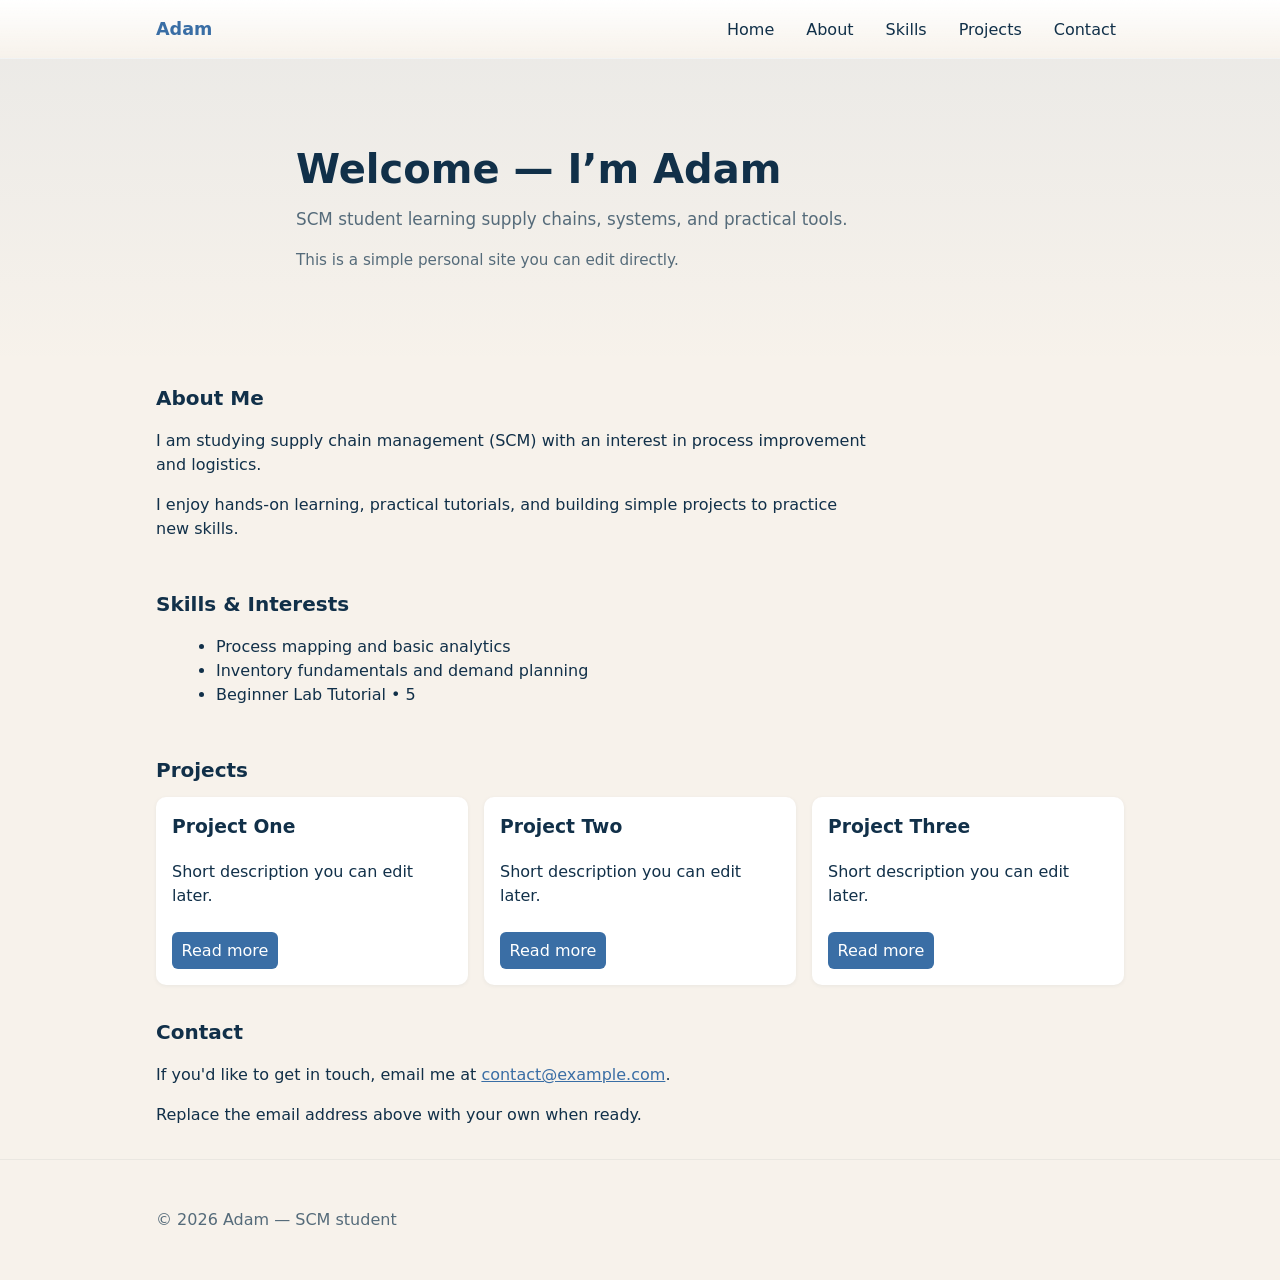
==== index.html @ 2841d49e "Add files via upload" ====
<!doctype html>
<!--
  index.html
  Beginner-friendly personal website for Adam (SCM student).
  Edit the text between elements to change content. See CSS comments in style.css
-->
<html lang="en">
  <head>
    <meta charset="utf-8" />
    <meta name="viewport" content="width=device-width, initial-scale=1" />
    <title>Adam — SCM Student</title>
    <link rel="stylesheet" href="style.css" />
  </head>
  <body>
    <header class="site-header">
      <div class="container">
        <a class="brand" href="#home">Adam</a>
        <nav aria-label="Main navigation">
          <ul class="nav-list">
            <li><a href="#home">Home</a></li>
            <li><a href="#about">About</a></li>
            <li><a href="#skills">Skills</a></li>
            <li><a href="#projects">Projects</a></li>
            <li><a href="#contact">Contact</a></li>
          </ul>
        </nav>
      </div>
    </header>

    <main>
      <!-- Welcome / Hero section -->
      <section id="home" class="hero" tabindex="-1">
        <div class="container hero-inner">
          <h1>Welcome — I’m Adam</h1>
          <p class="lead">SCM student learning supply chains, systems, and practical tools.</p>
          <p class="note">This is a simple personal site you can edit directly.</p>
        </div>
      </section>

      <!-- About Me -->
      <section id="about" class="about container">
        <h2>About Me</h2>
        <p>I am studying supply chain management (SCM) with an interest in process improvement and logistics.</p>
        <p>I enjoy hands-on learning, practical tutorials, and building simple projects to practice new skills.</p>
      </section>

      <!-- Skills and Interests -->
      <section id="skills" class="container">
        <h2>Skills &amp; Interests</h2>
        <ul class="skills-list">
          <li>Process mapping and basic analytics</li>
          <li>Inventory fundamentals and demand planning</li>
          <li>Beginner Lab Tutorial • 5</li>
        </ul>
      </section>

      <!-- Projects -->
      <section id="projects" class="container">
        <h2>Projects</h2>
        <div class="projects-grid">
          <article class="project-card">
            <h3>Project One</h3>
            <p>Short description you can edit later.</p>
            <a class="btn" href="#projects">Read more</a>
          </article>
          <article class="project-card">
            <h3>Project Two</h3>
            <p>Short description you can edit later.</p>
            <a class="btn" href="#projects">Read more</a>
          </article>
          <article class="project-card">
            <h3>Project Three</h3>
            <p>Short description you can edit later.</p>
            <a class="btn" href="#projects">Read more</a>
          </article>
        </div>
      </section>

      <!-- Contact -->
      <section id="contact" class="container contact">
        <h2>Contact</h2>
        <p>If you'd like to get in touch, email me at <a href="mailto:contact@example.com">contact@example.com</a>.</p>
        <p>Replace the email address above with your own when ready.</p>
      </section>
    </main>

    <footer class="site-footer">
      <div class="container">
        <p>© <span id="year">2026</span> Adam — SCM student</p>
      </div>
    </footer>
  </body>
</html>
---- style.css ----
/*
  style.css
  Calm blue and cream palette, responsive, accessible styles.
  Change colors, spacing, and font sizes below to customise.
*/

:root{
  /* Color palette - change these to customize site colors */
  --bg: #f7f2eb; /* cream background */
  --card: #ffffff;
  --primary: #3a6ea5; /* calm blue */
  --primary-700: #335f8f;
  --text: #113049; /* dark blue text */
  --muted: #556b7a;
  --accent: #8fb7ff;

  /* Spacing and type scale */
  --container: 1000px;
  --gap: 1rem;
  --radius: 10px;
}

/* Basic reset and readable defaults */
*{box-sizing:border-box}
html,body{height:100%}
body{
  margin:0;
  font-family: system-ui, -apple-system, "Segoe UI", Roboto, "Helvetica Neue", Arial;
  background:var(--bg);
  color:var(--text);
  line-height:1.5;
  -webkit-font-smoothing:antialiased;
}

.container{max-width:var(--container);margin:0 auto;padding:1rem}

/* Header / Navigation */
.site-header{background:linear-gradient(180deg,var(--card),transparent);border-bottom:1px solid rgba(17,48,73,0.06)}
.site-header .container{display:flex;align-items:center;justify-content:space-between;gap:var(--gap)}
.brand{font-weight:700;color:var(--primary);text-decoration:none;font-size:1.1rem}
.nav-list{list-style:none;margin:0;padding:0;display:flex;gap:1rem}
.nav-list a{color:var(--text);text-decoration:none;padding:.35rem .5rem;border-radius:6px}
.nav-list a:focus,.nav-list a:hover{outline:none;background:var(--accent);color:var(--primary-700)}

/* Keyboard focus visible for accessibility */
a:focus{outline:3px solid Color-mix(in srgb, var(--primary) 40%, white);outline-offset:3px}

/* Hero */
.hero{padding:4rem 0;background:linear-gradient(180deg, rgba(58,110,165,0.06), transparent)}
.hero-inner{max-width:720px}
.hero h1{margin:0 0 .5rem;font-size:clamp(1.6rem, 3.5vw, 2.5rem)}
.lead{font-size:1.05rem;color:var(--muted);margin-top:0}
.note{color:var(--muted);font-size:.95rem}

/* Sections */
section{padding:2rem 0}
h2{font-size:1.25rem;margin:0 0 .75rem}

.about p{max-width:70ch}

/* Skills list */
.skills-list{list-style:disc;margin-left:1.25rem}

/* Projects grid */
.projects-grid{display:grid;grid-template-columns:repeat(3,1fr);gap:1rem}
.project-card{background:var(--card);border-radius:var(--radius);padding:1rem;box-shadow:0 1px 4px rgba(17,48,73,0.06)}
.project-card h3{margin-top:0}
.btn{display:inline-block;margin-top:.5rem;padding:.4rem .6rem;background:var(--primary);color:#fff;text-decoration:none;border-radius:6px}
.btn:focus{outline:3px solid Color-mix(in srgb, var(--primary) 40%, white);outline-offset:3px}

/* Contact */
.contact a{color:var(--primary);text-decoration:underline}

/* Footer */
.site-footer{border-top:1px solid rgba(17,48,73,0.06);padding:1rem 0;color:var(--muted)}

/* Responsive layout for smaller screens */
@media (max-width:900px){
  .projects-grid{grid-template-columns:repeat(2,1fr)}
}
@media (max-width:600px){
  .site-header .container{padding:0}
  .nav-list{display:none} /* keep it simple; small screens see sections via links or scrolling */
  .hero{padding:2.5rem 0}
  .projects-grid{grid-template-columns:1fr}
}

/* Short comments for beginners: where to change things
   - To change the main colors: edit variables under :root (e.g. --primary, --bg).
   - To change spacing: update --gap and --container in :root.
   - To change font sizes: edit .hero h1, h2, and .lead rules.
*/
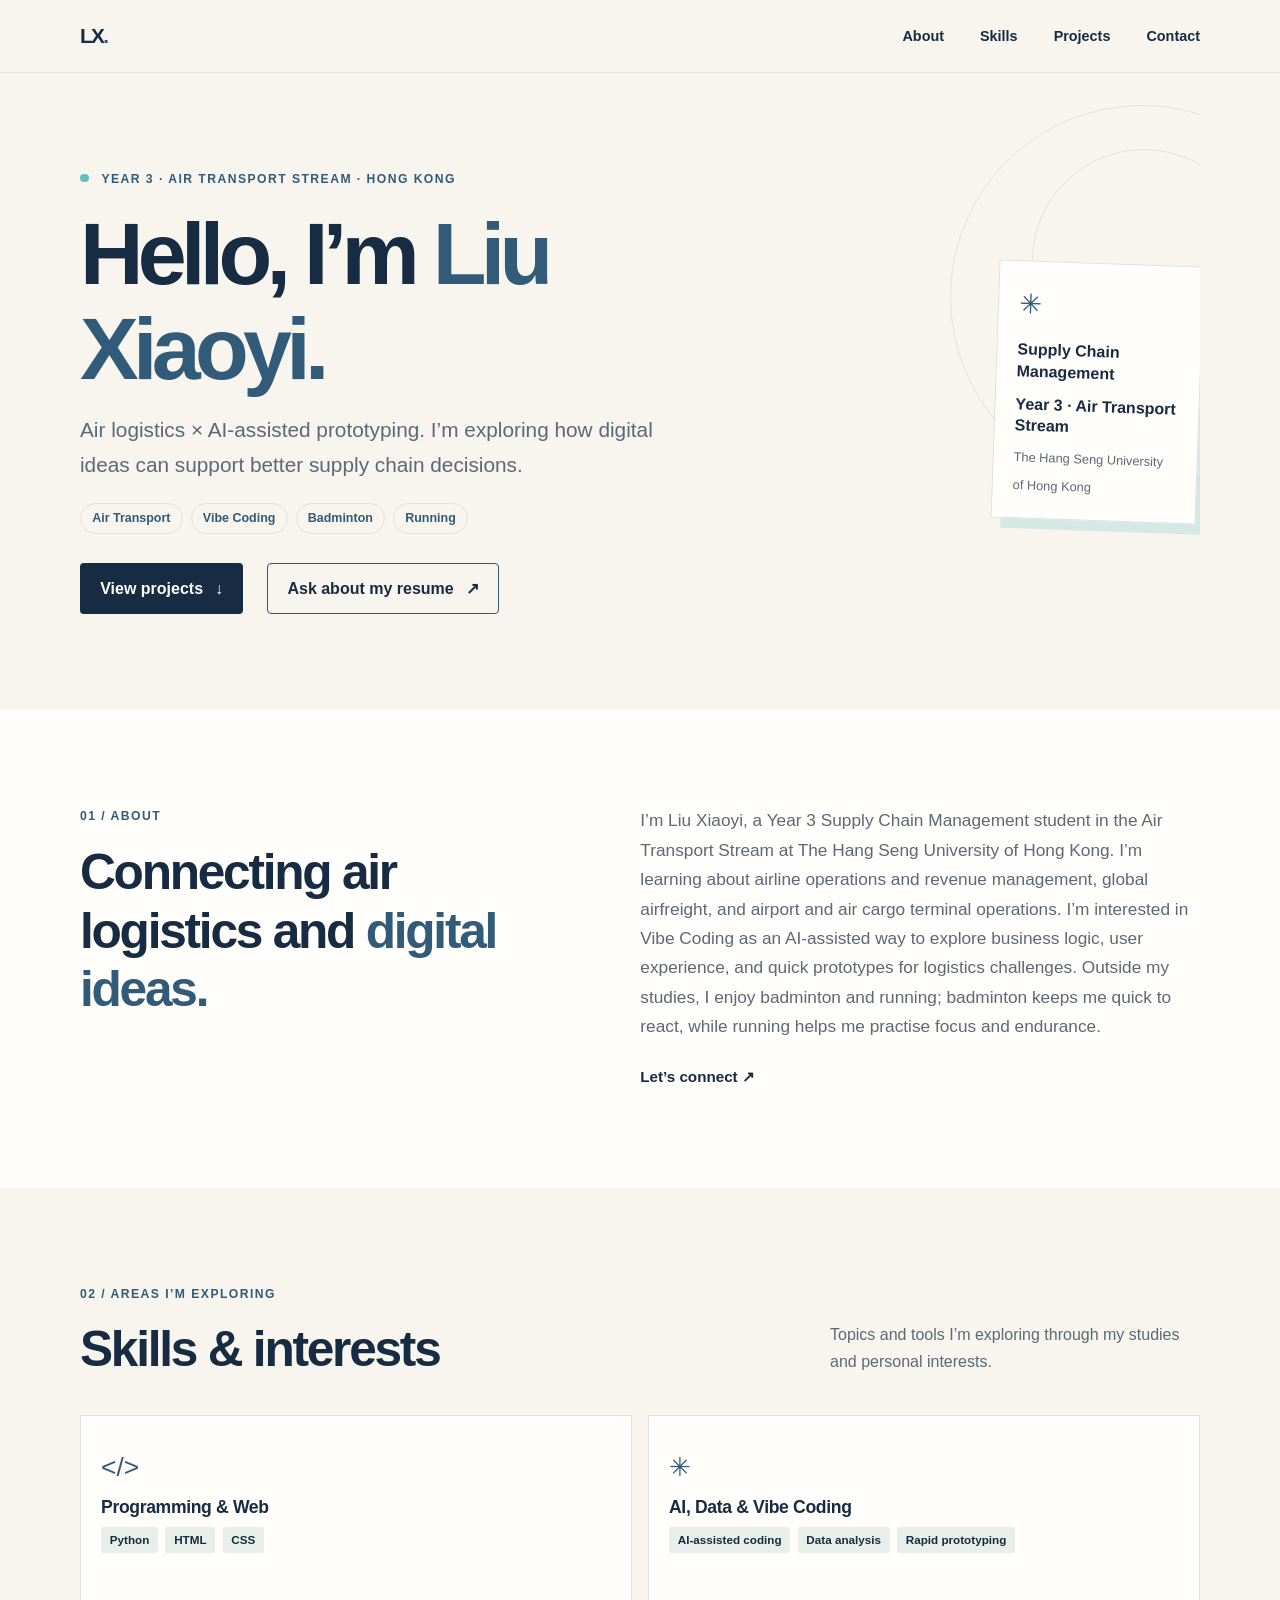
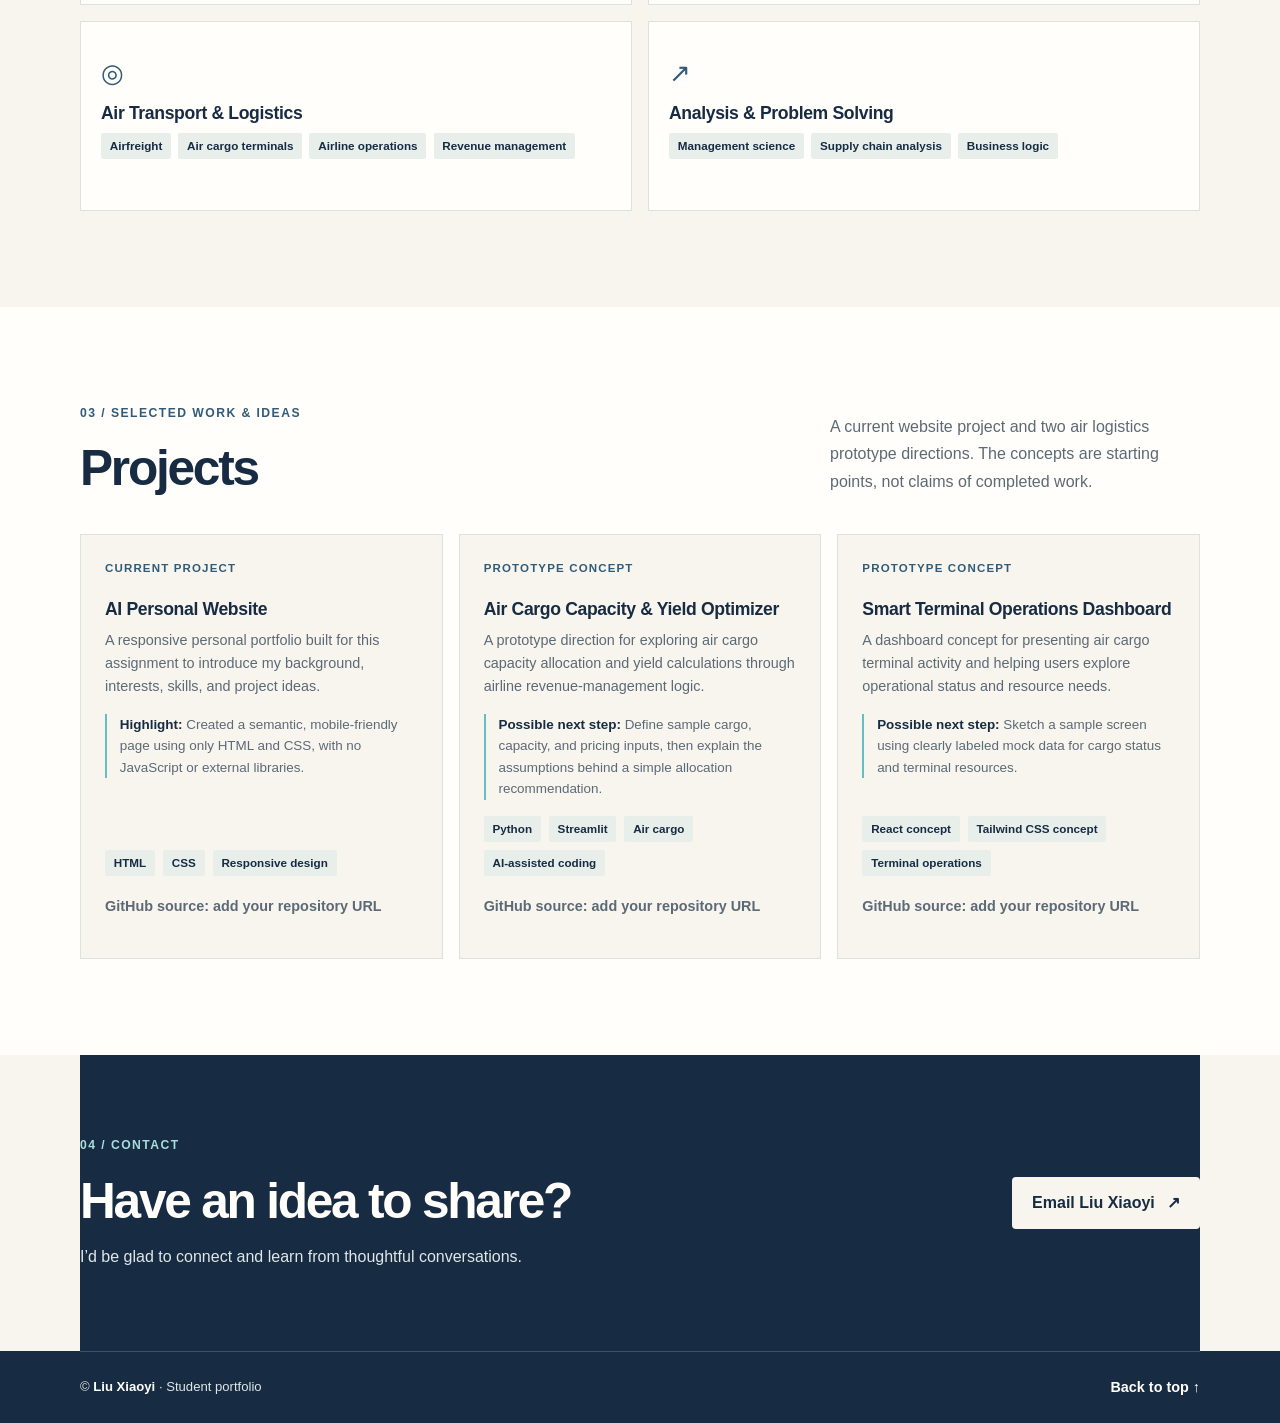
==== commit 130cc4a0: "Add files via upload" ====
--- a/index.html
+++ b/index.html
@@ -1,93 +1,182 @@
 <!doctype html>
-<!--
-  index.html
-  Beginner-friendly personal website for Adam (SCM student).
-  Edit the text between elements to change content. See CSS comments in style.css
--->
 <html lang="en">
-  <head>
-    <meta charset="utf-8" />
-    <meta name="viewport" content="width=device-width, initial-scale=1" />
-    <title>Adam — SCM Student</title>
-    <link rel="stylesheet" href="style.css" />
-  </head>
-  <body>
-    <header class="site-header">
+<head>
+  <meta charset="utf-8">
+  <meta name="viewport" content="width=device-width, initial-scale=1">
+  <meta name="description" content="The personal portfolio of Liu Xiaoyi, a Year 3 supply chain management student exploring air transport, logistics, and AI-assisted prototyping.">
+  <title>Liu Xiaoyi — Air Transport &amp; Supply Chain Management</title>
+  <link rel="stylesheet" href="style.css">
+</head>
+<body>
+  <a class="skip-link" href="#main">Skip to main content</a>
+
+  <header class="site-header">
+    <nav class="navigation container" aria-label="Main navigation">
+      <a class="wordmark" href="#home" aria-label="Liu Xiaoyi, home">LX<span>.</span></a>
+      <ul class="nav-links">
+        <li><a href="#about">About</a></li>
+        <li><a href="#skills">Skills</a></li>
+        <li><a href="#projects">Projects</a></li>
+        <li><a href="#contact">Contact</a></li>
+      </ul>
+    </nav>
+  </header>
+
+  <main id="main">
+    <section class="hero section container" id="home" aria-labelledby="hero-title">
+      <div class="hero-copy">
+        <p class="eyebrow"><span class="status-dot" aria-hidden="true"></span> Year 3 · Air Transport Stream · Hong Kong</p>
+        <h1 id="hero-title">Hello, I’m <span>Liu Xiaoyi.</span></h1>
+        <p class="hero-tagline">Air logistics × AI-assisted prototyping. I’m exploring how digital ideas can support better supply chain decisions.</p>
+        <ul class="hero-tags" aria-label="Personal interests">
+          <li>Air Transport</li>
+          <li>Vibe Coding</li>
+          <li>Badminton</li>
+          <li>Running</li>
+        </ul>
+        <div class="hero-actions">
+          <a class="button button-primary" href="#projects">View projects <span aria-hidden="true">↓</span></a>
+          <a class="button button-outline" href="mailto:s246563@hsu.edu.hk?subject=Resume%20request">Ask about my resume <span aria-hidden="true">↗</span></a>
+        </div>
+      </div>
+      <aside class="hero-note" aria-label="Education">
+        <span class="note-mark" aria-hidden="true">✳</span>
+        <p>Supply Chain Management</p>
+        <p class="note-degree">Year 3 · Air Transport Stream</p>
+        <span class="note-school">The Hang Seng University of Hong Kong</span>
+      </aside>
+      <span class="hero-orbit orbit-one" aria-hidden="true"></span>
+      <span class="hero-orbit orbit-two" aria-hidden="true"></span>
+    </section>
+
+    <section class="section about-section" id="about" aria-labelledby="about-title">
+      <div class="container about-layout">
+        <div class="section-heading">
+          <p class="eyebrow">01 / About</p>
+          <h2 id="about-title">Connecting air logistics and <span>digital ideas.</span></h2>
+        </div>
+        <div class="about-copy">
+          <p>I’m Liu Xiaoyi, a Year 3 Supply Chain Management student in the Air Transport Stream at The Hang Seng University of Hong Kong. I’m learning about airline operations and revenue management, global airfreight, and airport and air cargo terminal operations. I’m interested in Vibe Coding as an AI-assisted way to explore business logic, user experience, and quick prototypes for logistics challenges. Outside my studies, I enjoy badminton and running; badminton keeps me quick to react, while running helps me practise focus and endurance.</p>
+          <a class="text-link" href="#contact">Let’s connect <span aria-hidden="true">↗</span></a>
+        </div>
+      </div>
+    </section>
+
+    <section class="section container" id="skills" aria-labelledby="skills-title">
+      <div class="section-heading skills-heading">
+        <div>
+          <p class="eyebrow">02 / Areas I’m exploring</p>
+          <h2 id="skills-title">Skills &amp; interests</h2>
+        </div>
+          <p class="section-intro">Topics and tools I’m exploring through my studies and personal interests.</p>
+      </div>
+      <div class="skills-grid">
+        <article class="skill-card">
+          <span class="skill-icon" aria-hidden="true">&lt;/&gt;</span>
+          <h3>Programming &amp; Web</h3>
+            <ul class="tag-list skill-tags" aria-label="Programming and web topics to explore">
+            <li>Python</li>
+            <li>HTML</li>
+            <li>CSS</li>
+          </ul>
+        </article>
+        <article class="skill-card">
+          <span class="skill-icon" aria-hidden="true">✳</span>
+            <h3>AI, Data &amp; Vibe Coding</h3>
+            <ul class="tag-list skill-tags" aria-label="AI and data interests">
+              <li>AI-assisted coding</li>
+              <li>Data analysis</li>
+              <li>Rapid prototyping</li>
+            </ul>
+          </article>
+          <article class="skill-card">
+            <span class="skill-icon" aria-hidden="true">◎</span>
+            <h3>Air Transport &amp; Logistics</h3>
+            <ul class="tag-list skill-tags" aria-label="Air transport and logistics study areas">
+              <li>Airfreight</li>
+              <li>Air cargo terminals</li>
+              <li>Airline operations</li>
+              <li>Revenue management</li>
+            </ul>
+          </article>
+          <article class="skill-card">
+            <span class="skill-icon" aria-hidden="true">↗</span>
+            <h3>Analysis &amp; Problem Solving</h3>
+            <ul class="tag-list skill-tags" aria-label="Analysis and problem-solving interests">
+              <li>Management science</li>
+              <li>Supply chain analysis</li>
+              <li>Business logic</li>
+            </ul>
+          </article>
+      </div>
+    </section>
+
+    <section class="section projects-section" id="projects" aria-labelledby="projects-title">
       <div class="container">
-        <a class="brand" href="#home">Adam</a>
-        <nav aria-label="Main navigation">
-          <ul class="nav-list">
-            <li><a href="#home">Home</a></li>
-            <li><a href="#about">About</a></li>
-            <li><a href="#skills">Skills</a></li>
-            <li><a href="#projects">Projects</a></li>
-            <li><a href="#contact">Contact</a></li>
-          </ul>
-        </nav>
-      </div>
-    </header>
-
-    <main>
-      <!-- Welcome / Hero section -->
-      <section id="home" class="hero" tabindex="-1">
-        <div class="container hero-inner">
-          <h1>Welcome — I’m Adam</h1>
-          <p class="lead">SCM student learning supply chains, systems, and practical tools.</p>
-          <p class="note">This is a simple personal site you can edit directly.</p>
+        <div class="section-heading projects-heading">
+          <div>
+            <p class="eyebrow">03 / Selected work &amp; ideas</p>
+            <h2 id="projects-title">Projects</h2>
+          </div>
+          <p class="section-intro">A current website project and two air logistics prototype directions. The concepts are starting points, not claims of completed work.</p>
         </div>
-      </section>
-
-      <!-- About Me -->
-      <section id="about" class="about container">
-        <h2>About Me</h2>
-        <p>I am studying supply chain management (SCM) with an interest in process improvement and logistics.</p>
-        <p>I enjoy hands-on learning, practical tutorials, and building simple projects to practice new skills.</p>
-      </section>
-
-      <!-- Skills and Interests -->
-      <section id="skills" class="container">
-        <h2>Skills &amp; Interests</h2>
-        <ul class="skills-list">
-          <li>Process mapping and basic analytics</li>
-          <li>Inventory fundamentals and demand planning</li>
-          <li>Beginner Lab Tutorial • 5</li>
-        </ul>
-      </section>
-
-      <!-- Projects -->
-      <section id="projects" class="container">
-        <h2>Projects</h2>
         <div class="projects-grid">
           <article class="project-card">
-            <h3>Project One</h3>
-            <p>Short description you can edit later.</p>
-            <a class="btn" href="#projects">Read more</a>
+            <span class="project-count">CURRENT PROJECT</span>
+            <h3>AI Personal Website</h3>
+            <p>A responsive personal portfolio built for this assignment to introduce my background, interests, skills, and project ideas.</p>
+            <p class="project-highlight"><strong>Highlight:</strong> Created a semantic, mobile-friendly page using only HTML and CSS, with no JavaScript or external libraries.</p>
+            <ul class="tag-list" aria-label="Suggested tools and topics">
+              <li>HTML</li>
+              <li>CSS</li>
+              <li>Responsive design</li>
+            </ul>
+            <p class="repository-note">GitHub source: add your repository URL</p>
           </article>
           <article class="project-card">
-            <h3>Project Two</h3>
-            <p>Short description you can edit later.</p>
-            <a class="btn" href="#projects">Read more</a>
+            <span class="project-count">PROTOTYPE CONCEPT</span>
+            <h3>Air Cargo Capacity &amp; Yield Optimizer</h3>
+            <p>A prototype direction for exploring air cargo capacity allocation and yield calculations through airline revenue-management logic.</p>
+            <p class="project-highlight"><strong>Possible next step:</strong> Define sample cargo, capacity, and pricing inputs, then explain the assumptions behind a simple allocation recommendation.</p>
+            <ul class="tag-list" aria-label="Suggested tools and topics">
+              <li>Python</li>
+              <li>Streamlit</li>
+              <li>Air cargo</li>
+              <li>AI-assisted coding</li>
+            </ul>
+            <p class="repository-note">GitHub source: add your repository URL</p>
           </article>
           <article class="project-card">
-            <h3>Project Three</h3>
-            <p>Short description you can edit later.</p>
-            <a class="btn" href="#projects">Read more</a>
+            <span class="project-count">PROTOTYPE CONCEPT</span>
+            <h3>Smart Terminal Operations Dashboard</h3>
+            <p>A dashboard concept for presenting air cargo terminal activity and helping users explore operational status and resource needs.</p>
+            <p class="project-highlight"><strong>Possible next step:</strong> Sketch a sample screen using clearly labeled mock data for cargo status and terminal resources.</p>
+            <ul class="tag-list" aria-label="Suggested tools and topics">
+              <li>React concept</li>
+              <li>Tailwind CSS concept</li>
+              <li>Terminal operations</li>
+            </ul>
+            <p class="repository-note">GitHub source: add your repository URL</p>
           </article>
         </div>
-      </section>
+      </div>
+    </section>
 
-      <!-- Contact -->
-      <section id="contact" class="container contact">
-        <h2>Contact</h2>
-        <p>If you'd like to get in touch, email me at <a href="mailto:contact@example.com">contact@example.com</a>.</p>
-        <p>Replace the email address above with your own when ready.</p>
-      </section>
-    </main>
+    <section class="section contact-section container" id="contact" aria-labelledby="contact-title">
+      <div>
+        <p class="eyebrow">04 / Contact</p>
+        <h2 id="contact-title">Have an idea to share?</h2>
+        <p class="contact-copy">I’d be glad to connect and learn from thoughtful conversations.</p>
+      </div>
+      <a class="button button-light" href="mailto:s246563@hsu.edu.hk">Email Liu Xiaoyi <span aria-hidden="true">↗</span></a>
+    </section>
+  </main>
 
-    <footer class="site-footer">
-      <div class="container">
-        <p>© <span id="year">2026</span> Adam — SCM student</p>
-      </div>
-    </footer>
-  </body>
+  <footer class="site-footer">
+    <div class="container footer-inner">
+      <p>© <span>Liu Xiaoyi</span> · Student portfolio</p>
+      <a href="#home">Back to top ↑</a>
+    </div>
+  </footer>
+</body>
 </html>
--- a/style.css
+++ b/style.css
@@ -1,92 +1,649 @@
-/*
-  style.css
-  Calm blue and cream palette, responsive, accessible styles.
-  Change colors, spacing, and font sizes below to customise.
-*/
-
-:root{
-  /* Color palette - change these to customize site colors */
-  --bg: #f7f2eb; /* cream background */
-  --card: #ffffff;
-  --primary: #3a6ea5; /* calm blue */
-  --primary-700: #335f8f;
-  --text: #113049; /* dark blue text */
-  --muted: #556b7a;
-  --accent: #8fb7ff;
-
-  /* Spacing and type scale */
-  --container: 1000px;
-  --gap: 1rem;
-  --radius: 10px;
-}
-
-/* Basic reset and readable defaults */
-*{box-sizing:border-box}
-html,body{height:100%}
-body{
-  margin:0;
-  font-family: system-ui, -apple-system, "Segoe UI", Roboto, "Helvetica Neue", Arial;
-  background:var(--bg);
-  color:var(--text);
-  line-height:1.5;
-  -webkit-font-smoothing:antialiased;
-}
-
-.container{max-width:var(--container);margin:0 auto;padding:1rem}
-
-/* Header / Navigation */
-.site-header{background:linear-gradient(180deg,var(--card),transparent);border-bottom:1px solid rgba(17,48,73,0.06)}
-.site-header .container{display:flex;align-items:center;justify-content:space-between;gap:var(--gap)}
-.brand{font-weight:700;color:var(--primary);text-decoration:none;font-size:1.1rem}
-.nav-list{list-style:none;margin:0;padding:0;display:flex;gap:1rem}
-.nav-list a{color:var(--text);text-decoration:none;padding:.35rem .5rem;border-radius:6px}
-.nav-list a:focus,.nav-list a:hover{outline:none;background:var(--accent);color:var(--primary-700)}
-
-/* Keyboard focus visible for accessibility */
-a:focus{outline:3px solid Color-mix(in srgb, var(--primary) 40%, white);outline-offset:3px}
-
-/* Hero */
-.hero{padding:4rem 0;background:linear-gradient(180deg, rgba(58,110,165,0.06), transparent)}
-.hero-inner{max-width:720px}
-.hero h1{margin:0 0 .5rem;font-size:clamp(1.6rem, 3.5vw, 2.5rem)}
-.lead{font-size:1.05rem;color:var(--muted);margin-top:0}
-.note{color:var(--muted);font-size:.95rem}
-
-/* Sections */
-section{padding:2rem 0}
-h2{font-size:1.25rem;margin:0 0 .75rem}
-
-.about p{max-width:70ch}
-
-/* Skills list */
-.skills-list{list-style:disc;margin-left:1.25rem}
-
-/* Projects grid */
-.projects-grid{display:grid;grid-template-columns:repeat(3,1fr);gap:1rem}
-.project-card{background:var(--card);border-radius:var(--radius);padding:1rem;box-shadow:0 1px 4px rgba(17,48,73,0.06)}
-.project-card h3{margin-top:0}
-.btn{display:inline-block;margin-top:.5rem;padding:.4rem .6rem;background:var(--primary);color:#fff;text-decoration:none;border-radius:6px}
-.btn:focus{outline:3px solid Color-mix(in srgb, var(--primary) 40%, white);outline-offset:3px}
-
-/* Contact */
-.contact a{color:var(--primary);text-decoration:underline}
-
-/* Footer */
-.site-footer{border-top:1px solid rgba(17,48,73,0.06);padding:1rem 0;color:var(--muted)}
-
-/* Responsive layout for smaller screens */
-@media (max-width:900px){
-  .projects-grid{grid-template-columns:repeat(2,1fr)}
-}
-@media (max-width:600px){
-  .site-header .container{padding:0}
-  .nav-list{display:none} /* keep it simple; small screens see sections via links or scrolling */
-  .hero{padding:2.5rem 0}
-  .projects-grid{grid-template-columns:1fr}
-}
-
-/* Short comments for beginners: where to change things
-   - To change the main colors: edit variables under :root (e.g. --primary, --bg).
-   - To change spacing: update --gap and --container in :root.
-   - To change font sizes: edit .hero h1, h2, and .lead rules.
-*/
+/* Change these color variables to update the palette across the whole page. */
+:root {
+  color-scheme: light;
+  --navy: #172b42;
+  --blue: #315b78;
+  --cyan: #65bfc0;
+  --cream: #f7f5ed;
+  --white: #fffefa;
+  --muted: #5c6976;
+  --line: #dce2df;
+  --page-width: 1120px;
+}
+
+/* Change the spacing values here to adjust the overall rhythm. */
+* {
+  box-sizing: border-box;
+}
+
+html {
+  scroll-behavior: smooth;
+  scroll-padding-top: 5.5rem;
+}
+
+body {
+  margin: 0;
+  background: var(--cream);
+  color: var(--navy);
+  font-family: "Segoe UI", Arial, sans-serif;
+  font-size: 1rem;
+  line-height: 1.7;
+}
+
+a {
+  color: inherit;
+}
+
+a:focus-visible {
+  outline: 3px solid var(--cyan);
+  outline-offset: 4px;
+  border-radius: 3px;
+}
+
+.container {
+  width: min(var(--page-width), calc(100% - 3rem));
+  margin-inline: auto;
+}
+
+.section {
+  padding-block: 6rem;
+  scroll-margin-top: 4.5rem;
+}
+
+.skip-link {
+  position: absolute;
+  z-index: 20;
+  top: 0.75rem;
+  left: 0.75rem;
+  padding: 0.65rem 1rem;
+  transform: translateY(-160%);
+  background: var(--white);
+  color: var(--navy);
+  border: 2px solid var(--cyan);
+}
+
+.skip-link:focus {
+  transform: translateY(0);
+}
+
+.site-header {
+  position: sticky;
+  z-index: 10;
+  top: 0;
+  background: rgb(247 245 237 / 94%);
+  border-bottom: 1px solid rgb(23 43 66 / 9%);
+  backdrop-filter: blur(12px);
+}
+
+.navigation,
+.nav-links,
+.hero-actions,
+.footer-inner {
+  display: flex;
+  align-items: center;
+}
+
+.navigation {
+  min-height: 4.5rem;
+  justify-content: space-between;
+}
+
+.wordmark {
+  color: var(--navy);
+  font-size: 1.3rem;
+  font-weight: 800;
+  letter-spacing: -0.08em;
+  text-decoration: none;
+}
+
+.wordmark span,
+.hero h1 span,
+.section-heading h2 span {
+  color: var(--blue);
+}
+
+.nav-links {
+  gap: clamp(1rem, 3vw, 2.25rem);
+  margin: 0;
+  padding: 0;
+  list-style: none;
+}
+
+.nav-links a,
+.footer-inner a {
+  color: var(--navy);
+  font-size: 0.9rem;
+  font-weight: 600;
+  text-decoration: none;
+}
+
+.nav-links a:hover,
+.footer-inner a:hover,
+.text-link:hover {
+  color: var(--blue);
+  text-decoration: underline;
+  text-underline-offset: 0.25em;
+}
+
+.hero {
+  position: relative;
+  display: flex;
+  min-height: 33rem;
+  align-items: center;
+  justify-content: space-between;
+  gap: 3rem;
+  overflow: hidden;
+}
+
+.hero-copy {
+  position: relative;
+  z-index: 1;
+  max-width: 690px;
+}
+
+.eyebrow {
+  margin: 0 0 1rem;
+  color: var(--blue);
+  font-size: 0.76rem;
+  font-weight: 800;
+  letter-spacing: 0.12em;
+  text-transform: uppercase;
+}
+
+.status-dot {
+  display: inline-block;
+  width: 0.55rem;
+  height: 0.55rem;
+  margin-right: 0.5rem;
+  border-radius: 50%;
+  background: var(--cyan);
+  vertical-align: 0.05em;
+}
+
+h1,
+h2,
+h3,
+p {
+  margin-top: 0;
+}
+
+.hero h1 {
+  margin-bottom: 1rem;
+  font-size: clamp(3rem, 7vw, 5.5rem);
+  letter-spacing: -0.065em;
+  line-height: 1.08;
+}
+
+.hero-tagline {
+  max-width: 590px;
+  margin-bottom: 2rem;
+  color: var(--muted);
+  font-size: clamp(1.1rem, 2vw, 1.3rem);
+}
+
+.hero-tags,
+.tag-list {
+  display: flex;
+  flex-wrap: wrap;
+  gap: 0.5rem;
+  margin: 0;
+  padding: 0;
+  list-style: none;
+}
+
+.hero-tags {
+  margin: -0.7rem 0 1.8rem;
+}
+
+.hero-tags li {
+  padding: 0.25rem 0.7rem;
+  border: 1px solid var(--line);
+  border-radius: 999px;
+  color: var(--blue);
+  font-size: 0.78rem;
+  font-weight: 700;
+}
+
+.hero-actions {
+  flex-wrap: wrap;
+  gap: 1.5rem;
+}
+
+.button {
+  display: inline-flex;
+  min-height: 3.2rem;
+  align-items: center;
+  justify-content: center;
+  gap: 0.75rem;
+  padding: 0.65rem 1.2rem;
+  border: 1px solid transparent;
+  border-radius: 4px;
+  font-weight: 700;
+  text-decoration: none;
+  transition: transform 160ms ease, background-color 160ms ease;
+}
+
+.button:hover {
+  transform: translateY(-2px);
+}
+
+.button-primary {
+  background: var(--navy);
+  color: var(--white);
+}
+
+.button-primary:hover {
+  background: var(--blue);
+  box-shadow: 0 0 0 4px rgb(101 191 192 / 22%);
+}
+
+.button-outline {
+  border-color: var(--blue);
+  color: var(--navy);
+}
+
+.button-outline:hover {
+  background: #e6f4f0;
+  box-shadow: 0 0 0 4px rgb(101 191 192 / 20%);
+}
+
+.text-link {
+  color: var(--navy);
+  font-weight: 700;
+  text-decoration: none;
+}
+
+.hero-note {
+  position: relative;
+  z-index: 1;
+  width: 205px;
+  flex: 0 0 205px;
+  padding: 1.25rem;
+  background: var(--white);
+  border: 1px solid var(--line);
+  box-shadow: 10px 10px 0 rgb(101 191 192 / 24%);
+  transform: rotate(2deg);
+}
+
+.note-mark {
+  color: var(--blue);
+  font-size: 1.7rem;
+}
+
+.hero-note p {
+  margin: 0.7rem 0 0.4rem;
+  font-weight: 700;
+  line-height: 1.35;
+}
+
+.note-school {
+  color: var(--muted);
+  font-size: 0.8rem;
+  line-height: 1.45;
+}
+
+.hero-orbit {
+  position: absolute;
+  border: 1px solid rgb(49 91 120 / 12%);
+  border-radius: 50%;
+  pointer-events: none;
+}
+
+.orbit-one {
+  top: 5%;
+  right: -12%;
+  width: 24rem;
+  height: 24rem;
+}
+
+.orbit-two {
+  top: 12%;
+  right: -5%;
+  width: 14rem;
+  height: 14rem;
+}
+
+.about-section,
+.projects-section {
+  background: var(--white);
+}
+
+.about-layout {
+  display: grid;
+  grid-template-columns: 0.9fr 1.1fr;
+  gap: clamp(2rem, 8vw, 8rem);
+}
+
+.section-heading h2,
+.contact-section h2 {
+  max-width: 600px;
+  margin-bottom: 0;
+  font-size: clamp(2rem, 4vw, 3.1rem);
+  letter-spacing: -0.045em;
+  line-height: 1.18;
+}
+
+.about-copy {
+  max-width: 590px;
+  color: var(--muted);
+  font-size: 1.08rem;
+}
+
+.about-copy p {
+  margin-bottom: 1.3rem;
+}
+
+.about-copy .text-link {
+  color: var(--navy);
+  font-size: 0.95rem;
+}
+
+.skills-heading,
+.projects-heading {
+  display: flex;
+  align-items: end;
+  justify-content: space-between;
+  gap: 2rem;
+  margin-bottom: 2.25rem;
+}
+
+.section-intro {
+  max-width: 370px;
+  margin-bottom: 0.2rem;
+  color: var(--muted);
+}
+
+.skills-grid {
+  display: grid;
+  grid-template-columns: repeat(2, 1fr);
+  gap: 1rem;
+}
+
+.skill-card {
+  min-height: 190px;
+  padding: 1.25rem;
+  background: var(--white);
+  border: 1px solid var(--line);
+  transition: transform 180ms ease, border-color 180ms ease, box-shadow 180ms ease;
+}
+
+.skill-card:hover,
+.skill-card:focus-within {
+  transform: translateY(-5px) scale(1.015);
+  border-color: var(--cyan);
+  box-shadow: 0 10px 24px rgb(23 43 66 / 8%);
+}
+
+.skill-number {
+  color: var(--muted);
+  font-size: 0.75rem;
+  font-weight: 700;
+}
+
+.skill-icon {
+  display: block;
+  margin: 0.55rem 0 0.4rem;
+  color: var(--blue);
+  font-size: 1.65rem;
+}
+
+.skill-tags {
+  gap: 0.45rem;
+  margin-top: 1rem;
+}
+
+.skill-card h3,
+.project-card h3 {
+  margin-bottom: 0.45rem;
+  font-size: 1.1rem;
+  letter-spacing: -0.02em;
+  line-height: 1.35;
+}
+
+.skill-card p,
+.project-card > p {
+  margin-bottom: 0;
+  color: var(--muted);
+  font-size: 0.9rem;
+  line-height: 1.6;
+}
+
+.projects-grid {
+  display: grid;
+  grid-template-columns: repeat(3, 1fr);
+  gap: 1rem;
+}
+
+.project-card {
+  display: flex;
+  min-height: 320px;
+  flex-direction: column;
+  padding: 1.5rem;
+  border: 1px solid var(--line);
+  background: var(--cream);
+  transition: transform 180ms ease, border-color 180ms ease, box-shadow 180ms ease;
+}
+
+.project-card:hover {
+  transform: translateY(-5px) scale(1.01);
+  border-color: var(--cyan);
+  box-shadow: 0 12px 28px rgb(23 43 66 / 9%);
+}
+
+.project-count {
+  margin-bottom: 1.2rem;
+  color: var(--blue);
+  font-size: 0.72rem;
+  font-weight: 800;
+  letter-spacing: 0.1em;
+}
+
+.project-card > p {
+  margin-bottom: 1rem;
+}
+
+.project-card .project-highlight {
+  padding-left: 0.8rem;
+  border-left: 2px solid var(--cyan);
+  color: var(--muted);
+  font-size: 0.84rem;
+}
+
+.project-highlight strong {
+  color: var(--navy);
+}
+
+.tag-list {
+  margin: auto 0 1.2rem;
+}
+
+.tag-list li {
+  padding: 0.2rem 0.55rem;
+  background: #e8efeb;
+  border-radius: 2px;
+  color: var(--navy);
+  font-size: 0.73rem;
+  font-weight: 600;
+}
+
+.repository-note {
+  align-self: flex-start;
+  margin: 0;
+  color: var(--navy);
+  font-size: 0.85rem;
+  font-weight: 700;
+}
+
+.contact-section {
+  display: flex;
+  align-items: center;
+  justify-content: space-between;
+  gap: 2rem;
+  padding-block: 5rem;
+  background: var(--navy);
+  color: var(--white);
+}
+
+.contact-section .eyebrow {
+  color: #a9dddd;
+}
+
+.contact-section h2 {
+  max-width: none;
+}
+
+.contact-copy {
+  margin: 0.8rem 0 0;
+  color: #e0e7e8;
+}
+
+.button-light {
+  flex: 0 0 auto;
+  background: var(--cream);
+  color: var(--navy);
+}
+
+.button-light:hover {
+  background: #e6f4f0;
+}
+
+.site-footer {
+  background: var(--navy);
+  color: #e0e7e8;
+}
+
+.footer-inner {
+  min-height: 4.5rem;
+  justify-content: space-between;
+  gap: 1rem;
+  border-top: 1px solid rgb(255 255 255 / 18%);
+}
+
+.footer-inner p {
+  margin: 0;
+  font-size: 0.82rem;
+}
+
+.footer-inner p span {
+  color: var(--white);
+  font-weight: 700;
+}
+
+.footer-inner a {
+  color: var(--white);
+}
+
+@media (max-width: 800px) {
+  .section {
+    padding-block: 4.5rem;
+  }
+
+  .hero {
+    min-height: 31rem;
+    gap: 1.5rem;
+  }
+
+  .hero-note {
+    width: 175px;
+    flex-basis: 175px;
+  }
+
+  .skills-grid {
+    grid-template-columns: repeat(2, 1fr);
+  }
+
+  .projects-grid {
+    grid-template-columns: 1fr;
+  }
+
+  .project-card {
+    min-height: 0;
+  }
+}
+
+@media (max-width: 560px) {
+  .container {
+    width: min(var(--page-width), calc(100% - 2rem));
+  }
+
+  .navigation {
+    min-height: 4rem;
+  }
+
+  .nav-links {
+    gap: 0.8rem;
+  }
+
+  .nav-links a {
+    font-size: 0.78rem;
+  }
+
+  .hero {
+    min-height: auto;
+    flex-direction: column;
+    align-items: flex-start;
+    gap: 2rem;
+    padding-block: 5rem;
+  }
+
+  .hero h1 {
+    font-size: clamp(2.7rem, 13vw, 4rem);
+  }
+
+  .hero-note {
+    width: 205px;
+    flex-basis: auto;
+  }
+
+  .orbit-one {
+    top: 28%;
+    right: -55%;
+  }
+
+  .orbit-two {
+    top: 35%;
+    right: -35%;
+  }
+
+  .about-layout {
+    grid-template-columns: 1fr;
+    gap: 1.5rem;
+  }
+
+  .skills-heading,
+  .projects-heading,
+  .contact-section {
+    align-items: flex-start;
+    flex-direction: column;
+  }
+
+  .section-intro {
+    max-width: 100%;
+  }
+
+  .skills-grid {
+    gap: 0.7rem;
+  }
+
+  .skill-card {
+    min-height: 225px;
+    padding: 1rem;
+  }
+
+  .contact-section {
+    gap: 1.5rem;
+  }
+}
+
+@media (prefers-reduced-motion: reduce) {
+  html {
+    scroll-behavior: auto;
+  }
+
+  *,
+  *::before,
+  *::after {
+    scroll-behavior: auto !important;
+    transition-duration: 0.01ms !important;
+  }
+}
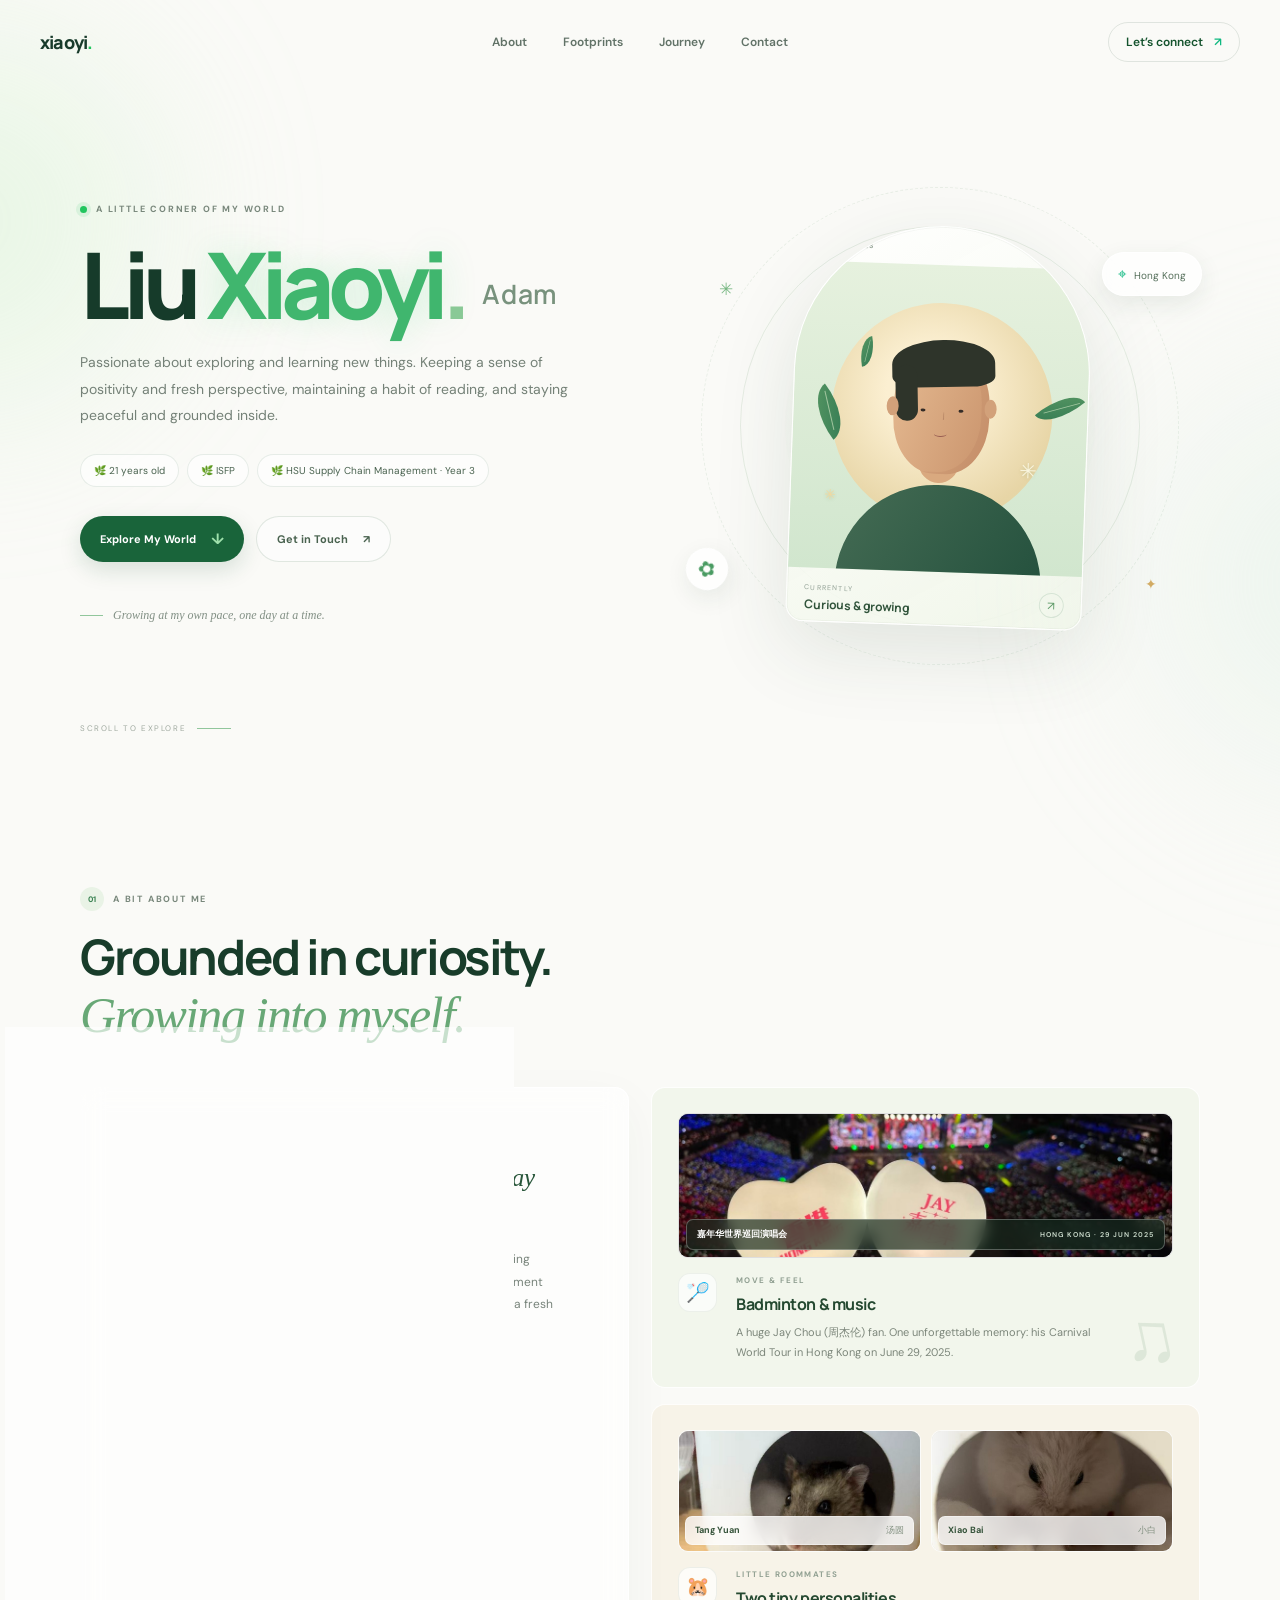
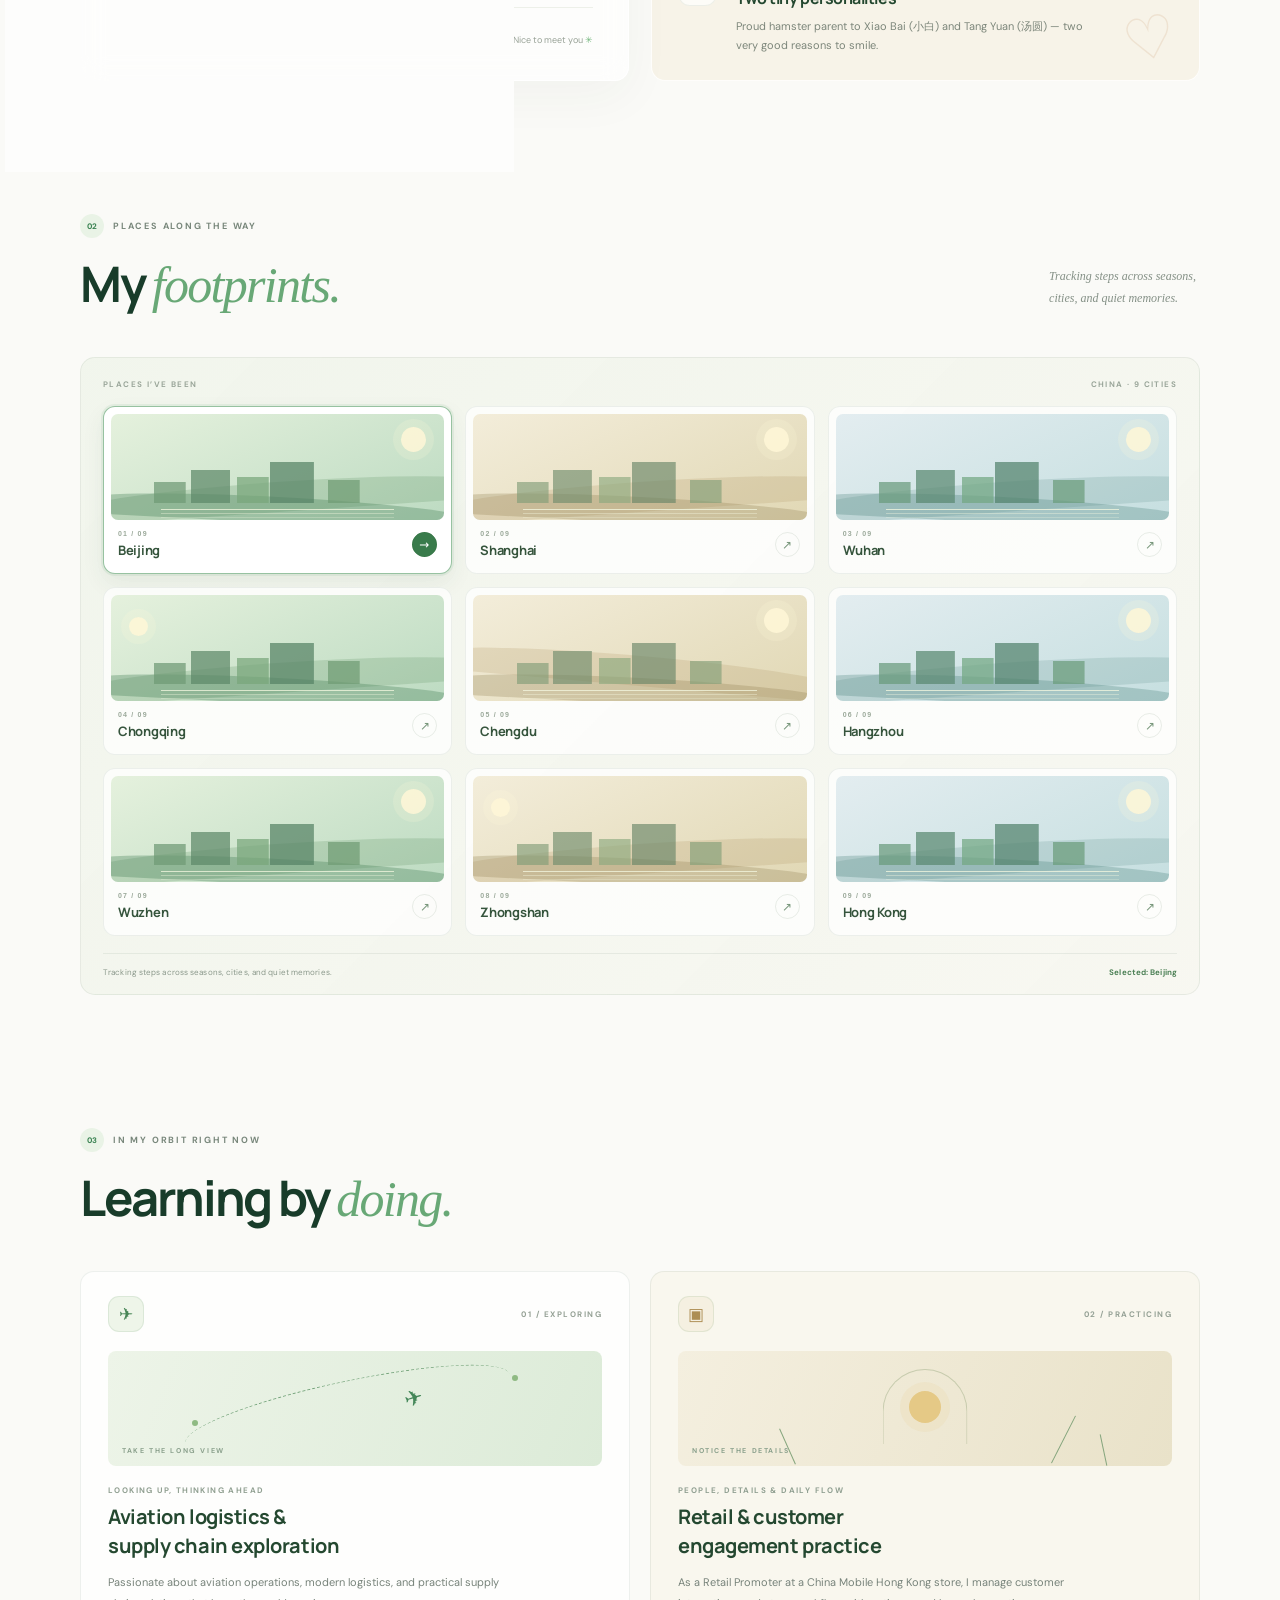
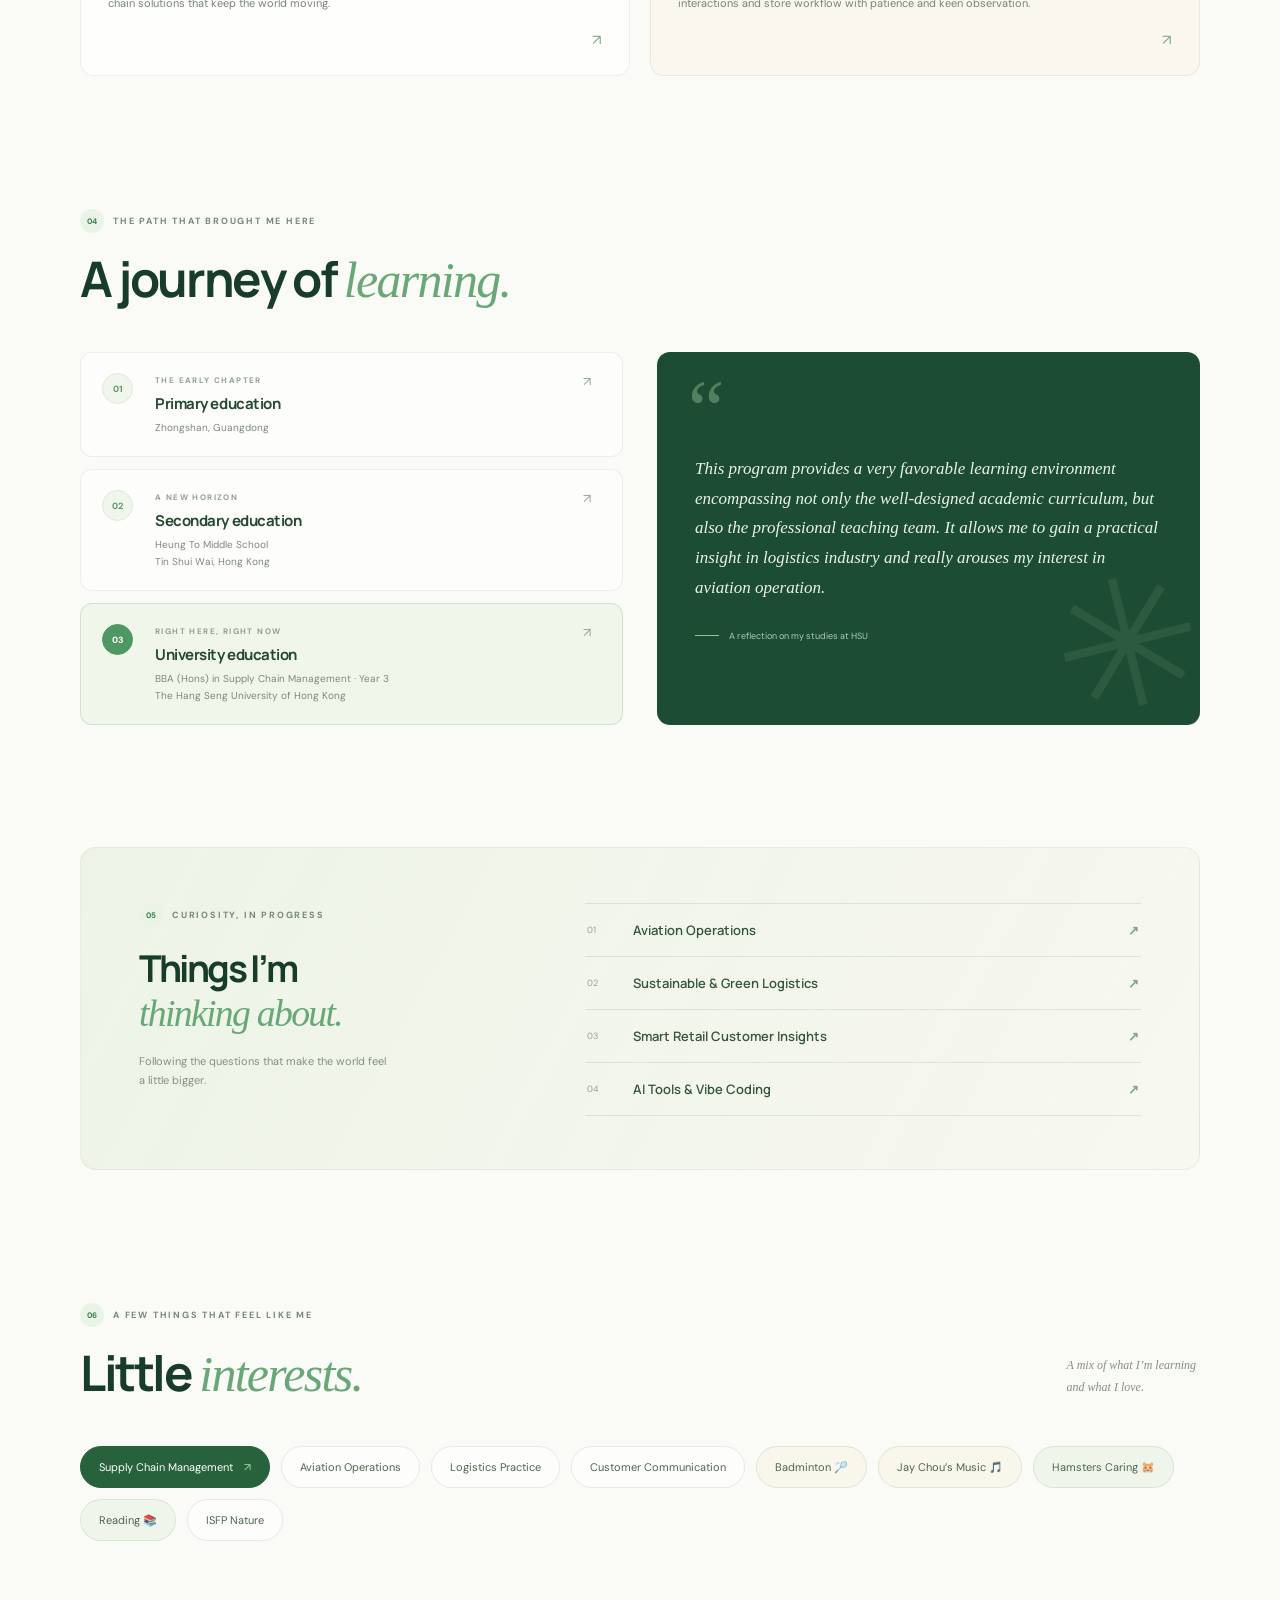
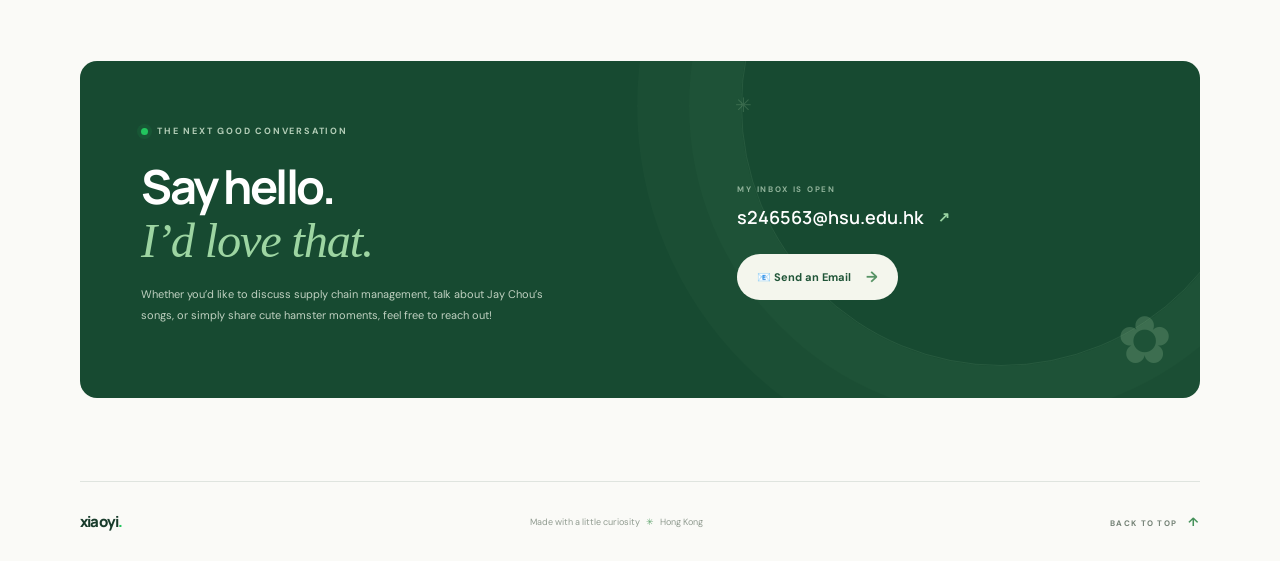
==== commit 8a495d26: "Add files via upload 1" ====
--- a/index.html
+++ b/index.html
@@ -1,182 +1,360 @@
-<!doctype html>
+<!DOCTYPE html>
 <html lang="en">
 <head>
-  <meta charset="utf-8">
+  <meta charset="UTF-8">
   <meta name="viewport" content="width=device-width, initial-scale=1">
-  <meta name="description" content="The personal portfolio of Liu Xiaoyi, a Year 3 supply chain management student exploring air transport, logistics, and AI-assisted prototyping.">
-  <title>Liu Xiaoyi — Air Transport &amp; Supply Chain Management</title>
+  <meta name="theme-color" content="#fafaf7">
+  <meta name="description" content="Meet Liu Xiaoyi — HSU Supply Chain Management student, curious traveler, Jay Chou fan, and proud hamster parent.">
+  <title>Liu Xiaoyi — A Life in Motion</title>
+  <link rel="preconnect" href="https://fonts.googleapis.com">
+  <link rel="preconnect" href="https://fonts.gstatic.com" crossorigin>
+  <link href="https://fonts.googleapis.com/css2?family=DM+Sans:wght@400;500;600;700&family=Manrope:wght@400;500;600;700;800&display=swap" rel="stylesheet">
   <link rel="stylesheet" href="style.css">
 </head>
 <body>
-  <a class="skip-link" href="#main">Skip to main content</a>
+  <div class="ambient ambient-one" aria-hidden="true"></div>
+  <div class="ambient ambient-two" aria-hidden="true"></div>
+  <div class="cursor-glow" aria-hidden="true"></div>
 
   <header class="site-header">
-    <nav class="navigation container" aria-label="Main navigation">
-      <a class="wordmark" href="#home" aria-label="Liu Xiaoyi, home">LX<span>.</span></a>
-      <ul class="nav-links">
-        <li><a href="#about">About</a></li>
-        <li><a href="#skills">Skills</a></li>
-        <li><a href="#projects">Projects</a></li>
-        <li><a href="#contact">Contact</a></li>
-      </ul>
+    <a class="wordmark" href="#home" aria-label="Liu Xiaoyi, home">
+      <span>xiaoyi<span class="wordmark-dot">.</span></span>
+    </a>
+    <nav class="main-nav" aria-label="Main navigation">
+      <a href="#about">About</a>
+      <a href="#footprints">Footprints</a>
+      <a href="#journey">Journey</a>
+      <a href="#contact">Contact</a>
     </nav>
+    <a class="header-contact" href="mailto:s246563@hsu.edu.hk">Let’s connect <span aria-hidden="true">↗</span></a>
   </header>
 
-  <main id="main">
-    <section class="hero section container" id="home" aria-labelledby="hero-title">
+  <main>
+    <section class="hero section-shell" id="home" aria-labelledby="hero-title">
       <div class="hero-copy">
-        <p class="eyebrow"><span class="status-dot" aria-hidden="true"></span> Year 3 · Air Transport Stream · Hong Kong</p>
-        <h1 id="hero-title">Hello, I’m <span>Liu Xiaoyi.</span></h1>
-        <p class="hero-tagline">Air logistics × AI-assisted prototyping. I’m exploring how digital ideas can support better supply chain decisions.</p>
-        <ul class="hero-tags" aria-label="Personal interests">
-          <li>Air Transport</li>
-          <li>Vibe Coding</li>
-          <li>Badminton</li>
-          <li>Running</li>
-        </ul>
+        <p class="eyebrow"><span class="status-dot"></span> A little corner of my world</p>
+        <h1 id="hero-title">Liu <span class="name-accent">Xiaoyi</span><span class="name-period">.</span> <span class="hero-nickname">Adam</span></h1>
+        <p class="hero-intro">Passionate about exploring and learning new things. Keeping a sense of positivity and fresh perspective, maintaining a habit of reading, and staying peaceful and grounded inside.</p>
+        <div class="hero-pills" aria-label="A little about me">
+          <span>🌿 21 years old</span>
+          <span>🌿 ISFP</span>
+          <span>🌿 HSU Supply Chain Management · Year 3</span>
+        </div>
         <div class="hero-actions">
-          <a class="button button-primary" href="#projects">View projects <span aria-hidden="true">↓</span></a>
-          <a class="button button-outline" href="mailto:s246563@hsu.edu.hk?subject=Resume%20request">Ask about my resume <span aria-hidden="true">↗</span></a>
-        </div>
-      </div>
-      <aside class="hero-note" aria-label="Education">
-        <span class="note-mark" aria-hidden="true">✳</span>
-        <p>Supply Chain Management</p>
-        <p class="note-degree">Year 3 · Air Transport Stream</p>
-        <span class="note-school">The Hang Seng University of Hong Kong</span>
-      </aside>
-      <span class="hero-orbit orbit-one" aria-hidden="true"></span>
-      <span class="hero-orbit orbit-two" aria-hidden="true"></span>
-    </section>
-
-    <section class="section about-section" id="about" aria-labelledby="about-title">
-      <div class="container about-layout">
-        <div class="section-heading">
-          <p class="eyebrow">01 / About</p>
-          <h2 id="about-title">Connecting air logistics and <span>digital ideas.</span></h2>
-        </div>
-        <div class="about-copy">
-          <p>I’m Liu Xiaoyi, a Year 3 Supply Chain Management student in the Air Transport Stream at The Hang Seng University of Hong Kong. I’m learning about airline operations and revenue management, global airfreight, and airport and air cargo terminal operations. I’m interested in Vibe Coding as an AI-assisted way to explore business logic, user experience, and quick prototypes for logistics challenges. Outside my studies, I enjoy badminton and running; badminton keeps me quick to react, while running helps me practise focus and endurance.</p>
-          <a class="text-link" href="#contact">Let’s connect <span aria-hidden="true">↗</span></a>
-        </div>
-      </div>
-    </section>
-
-    <section class="section container" id="skills" aria-labelledby="skills-title">
-      <div class="section-heading skills-heading">
+          <a class="button button-primary" href="#about">Explore My World <span aria-hidden="true">↓</span></a>
+          <a class="button button-quiet" href="#contact">Get in Touch <span aria-hidden="true">↗</span></a>
+        </div>
+        <div class="hero-note"><span class="note-line"></span> Growing at my own pace, one day at a time.</div>
+      </div>
+
+      <div class="hero-art" aria-label="An illustrated portrait card inspired by nature">
+        <div class="art-orbit orbit-one"></div>
+        <div class="art-orbit orbit-two"></div>
+        <div class="sun-disc"></div>
+        <div class="portrait-card">
+          <div class="portrait-topline"><span>FIELD NOTES</span><span>NO. 021</span></div>
+          <div class="portrait-illustration" aria-hidden="true">
+            <div class="leaf leaf-a"></div>
+            <div class="leaf leaf-b"></div>
+            <div class="leaf leaf-c"></div>
+            <div class="portrait-halo"></div>
+            <div class="portrait-body"></div>
+            <div class="portrait-neck"></div>
+            <div class="portrait-face">
+              <span class="hair"></span>
+              <span class="ear ear-left"></span>
+              <span class="ear ear-right"></span>
+              <span class="eye eye-left"></span>
+              <span class="eye eye-right"></span>
+              <span class="nose"></span>
+              <span class="smile"></span>
+            </div>
+            <div class="tiny-flower flower-one">✳</div>
+            <div class="tiny-flower flower-two">✳</div>
+          </div>
+          <div class="portrait-caption">
+            <div><span class="caption-label">CURRENTLY</span><strong>Curious &amp; growing</strong></div>
+            <span class="caption-sprout" aria-hidden="true">↗</span>
+          </div>
+        </div>
+        <div class="floating-sticker sticker-location"><span aria-hidden="true">⌖</span> Hong Kong</div>
+        <div class="floating-sticker sticker-leaf" aria-hidden="true">✿</div>
+        <span class="art-spark spark-one" aria-hidden="true">✳</span>
+        <span class="art-spark spark-two" aria-hidden="true">✦</span>
+      </div>
+      <a class="scroll-cue" href="#about"><span>SCROLL TO EXPLORE</span><span class="scroll-cue-line"></span></a>
+    </section>
+
+    <section class="about section-shell section-space" id="about" aria-labelledby="about-title">
+      <div class="section-heading reveal">
+        <p class="eyebrow"><span class="eyebrow-icon">01</span> A bit about me</p>
+        <h2 id="about-title">Grounded in curiosity.<br><span class="serif-accent">Growing into myself.</span></h2>
+      </div>
+      <div class="about-grid">
+        <article class="intro-card glass-card reveal">
+          <span class="card-index">01 / INTRODUCTION</span>
+          <p class="intro-quote">“I like to notice the little things — and stay open to what comes next.”</p>
+          <p class="body-copy">I’m Liu Xiaoyi, 21, an ISFP who finds joy in observing the world and learning something new from it. I’m currently in Year 3 of Supply Chain Management at The Hang Seng University of Hong Kong. I try to meet each day with a fresh perspective, a good book nearby, and a calm, grounded heart.</p>
+          <div class="intro-signoff"><span class="signoff-scribble">xiaoyi</span><span>Nice to meet you <span aria-hidden="true">✳</span></span></div>
+        </article>
+        <div class="life-cards">
+          <article class="life-card life-music reveal">
+            <figure class="concert-photo">
+              <img src="images/jay-chou-concert.jpg" alt="Hong Kong and Jay Chou heart-shaped light sticks at the Carnival World Tour" loading="lazy">
+              <figcaption><span>嘉年华世界巡回演唱会</span><span>HONG KONG · 29 JUN 2025</span></figcaption>
+            </figure>
+            <span class="life-emoji" aria-hidden="true">🏸</span>
+            <div>
+              <p class="card-kicker">MOVE &amp; FEEL</p>
+              <h3>Badminton &amp; music</h3>
+              <p>A huge Jay Chou (周杰伦) fan. One unforgettable memory: his Carnival World Tour in Hong Kong on June 29, 2025.</p>
+            </div>
+            <span class="music-note" aria-hidden="true">♫</span>
+          </article>
+          <article class="life-card life-hamsters reveal">
+            <div class="hamster-photos" aria-label="Photos of Xiao Bai and Tang Yuan">
+              <figure class="hamster-photo">
+                <img src="images/tang-yuan.jpg" alt="Tang Yuan peeking out from a little hideout" loading="lazy">
+                <figcaption><span>Tang Yuan</span><span>汤圆</span></figcaption>
+              </figure>
+              <figure class="hamster-photo">
+                <img src="images/xiao-bai.jpg" alt="Xiao Bai nestled in a cozy hideout" loading="lazy">
+                <figcaption><span>Xiao Bai</span><span>小白</span></figcaption>
+              </figure>
+            </div>
+            <span class="life-emoji" aria-hidden="true">🐹</span>
+            <div class="hamster-copy">
+              <p class="card-kicker">LITTLE ROOMMATES</p>
+              <h3>Two tiny personalities</h3>
+              <p>Proud hamster parent to Xiao Bai (小白) and Tang Yuan (汤圆) — two very good reasons to smile.</p>
+            </div>
+            <span class="hamster-doodle" aria-hidden="true">♡</span>
+          </article>
+        </div>
+      </div>
+    </section>
+
+    <section class="footprints section-shell section-space" id="footprints" aria-labelledby="footprints-title">
+      <div class="section-heading section-heading-row reveal">
         <div>
-          <p class="eyebrow">02 / Areas I’m exploring</p>
-          <h2 id="skills-title">Skills &amp; interests</h2>
-        </div>
-          <p class="section-intro">Topics and tools I’m exploring through my studies and personal interests.</p>
-      </div>
-      <div class="skills-grid">
-        <article class="skill-card">
-          <span class="skill-icon" aria-hidden="true">&lt;/&gt;</span>
-          <h3>Programming &amp; Web</h3>
-            <ul class="tag-list skill-tags" aria-label="Programming and web topics to explore">
-            <li>Python</li>
-            <li>HTML</li>
-            <li>CSS</li>
-          </ul>
+          <p class="eyebrow"><span class="eyebrow-icon">02</span> Places along the way</p>
+          <h2 id="footprints-title">My <span class="serif-accent">footprints.</span></h2>
+        </div>
+        <p class="section-aside">Tracking steps across seasons,<br>cities, and quiet memories.</p>
+      </div>
+      <div class="city-collection reveal">
+        <div class="city-collection-top"><span>PLACES I’VE BEEN</span><span>CHINA · 9 CITIES</span></div>
+        <div class="city-grid" role="group" aria-label="Select a visited city">
+          <button class="city-card is-selected" type="button" aria-pressed="true" data-city="Beijing">
+            <span class="city-card-scene" aria-hidden="true"><span class="city-sun"></span><span class="city-skyline"></span><span class="city-water"></span></span>
+            <span class="city-card-info"><span><span class="city-card-number">01 / 09</span><strong>Beijing</strong></span><span class="city-card-arrow" aria-hidden="true">↗</span></span>
+          </button>
+          <button class="city-card" type="button" aria-pressed="false" data-city="Shanghai">
+            <span class="city-card-scene" aria-hidden="true"><span class="city-sun"></span><span class="city-skyline"></span><span class="city-water"></span></span>
+            <span class="city-card-info"><span><span class="city-card-number">02 / 09</span><strong>Shanghai</strong></span><span class="city-card-arrow" aria-hidden="true">↗</span></span>
+          </button>
+          <button class="city-card" type="button" aria-pressed="false" data-city="Wuhan">
+            <span class="city-card-scene" aria-hidden="true"><span class="city-sun"></span><span class="city-skyline"></span><span class="city-water"></span></span>
+            <span class="city-card-info"><span><span class="city-card-number">03 / 09</span><strong>Wuhan</strong></span><span class="city-card-arrow" aria-hidden="true">↗</span></span>
+          </button>
+          <button class="city-card" type="button" aria-pressed="false" data-city="Chongqing">
+            <span class="city-card-scene" aria-hidden="true"><span class="city-sun"></span><span class="city-skyline"></span><span class="city-water"></span></span>
+            <span class="city-card-info"><span><span class="city-card-number">04 / 09</span><strong>Chongqing</strong></span><span class="city-card-arrow" aria-hidden="true">↗</span></span>
+          </button>
+          <button class="city-card" type="button" aria-pressed="false" data-city="Chengdu">
+            <span class="city-card-scene" aria-hidden="true"><span class="city-sun"></span><span class="city-skyline"></span><span class="city-water"></span></span>
+            <span class="city-card-info"><span><span class="city-card-number">05 / 09</span><strong>Chengdu</strong></span><span class="city-card-arrow" aria-hidden="true">↗</span></span>
+          </button>
+          <button class="city-card" type="button" aria-pressed="false" data-city="Hangzhou">
+            <span class="city-card-scene" aria-hidden="true"><span class="city-sun"></span><span class="city-skyline"></span><span class="city-water"></span></span>
+            <span class="city-card-info"><span><span class="city-card-number">06 / 09</span><strong>Hangzhou</strong></span><span class="city-card-arrow" aria-hidden="true">↗</span></span>
+          </button>
+          <button class="city-card" type="button" aria-pressed="false" data-city="Wuzhen">
+            <span class="city-card-scene" aria-hidden="true"><span class="city-sun"></span><span class="city-skyline"></span><span class="city-water"></span></span>
+            <span class="city-card-info"><span><span class="city-card-number">07 / 09</span><strong>Wuzhen</strong></span><span class="city-card-arrow" aria-hidden="true">↗</span></span>
+          </button>
+          <button class="city-card" type="button" aria-pressed="false" data-city="Zhongshan">
+            <span class="city-card-scene" aria-hidden="true"><span class="city-sun"></span><span class="city-skyline"></span><span class="city-water"></span></span>
+            <span class="city-card-info"><span><span class="city-card-number">08 / 09</span><strong>Zhongshan</strong></span><span class="city-card-arrow" aria-hidden="true">↗</span></span>
+          </button>
+          <button class="city-card" type="button" aria-pressed="false" data-city="Hong Kong">
+            <span class="city-card-scene" aria-hidden="true"><span class="city-sun"></span><span class="city-skyline"></span><span class="city-water"></span></span>
+            <span class="city-card-info"><span><span class="city-card-number">09 / 09</span><strong>Hong Kong</strong></span><span class="city-card-arrow" aria-hidden="true">↗</span></span>
+          </button>
+        </div>
+        <div class="city-collection-footer"><span>Tracking steps across seasons, cities, and quiet memories.</span><span class="city-selection" aria-live="polite">Selected: Beijing</span></div>
+      </div>
+    </section>
+
+    <section class="now section-shell section-space" id="now" aria-labelledby="now-title">
+      <div class="section-heading reveal">
+        <p class="eyebrow"><span class="eyebrow-icon">03</span> In my orbit right now</p>
+        <h2 id="now-title">Learning by <span class="serif-accent">doing.</span></h2>
+      </div>
+      <div class="now-grid">
+        <article class="now-card aviation-card reveal">
+          <div class="now-card-top"><span class="now-icon" aria-hidden="true">✈</span><span class="card-index">01 / EXPLORING</span></div>
+          <div class="now-visual aviation-visual" aria-hidden="true"><span class="flight-line"></span><span class="flight-plane">✈</span><span class="flight-point point-a"></span><span class="flight-point point-b"></span><span class="flight-label">TAKE THE LONG VIEW</span></div>
+          <p class="card-kicker">LOOKING UP, THINKING AHEAD</p>
+          <h3>Aviation logistics &amp;<br>supply chain exploration</h3>
+          <p class="body-copy">Passionate about aviation operations, modern logistics, and practical supply chain solutions that keep the world moving.</p>
+          <span class="card-arrow" aria-hidden="true">↗</span>
         </article>
-        <article class="skill-card">
-          <span class="skill-icon" aria-hidden="true">✳</span>
-            <h3>AI, Data &amp; Vibe Coding</h3>
-            <ul class="tag-list skill-tags" aria-label="AI and data interests">
-              <li>AI-assisted coding</li>
-              <li>Data analysis</li>
-              <li>Rapid prototyping</li>
-            </ul>
-          </article>
-          <article class="skill-card">
-            <span class="skill-icon" aria-hidden="true">◎</span>
-            <h3>Air Transport &amp; Logistics</h3>
-            <ul class="tag-list skill-tags" aria-label="Air transport and logistics study areas">
-              <li>Airfreight</li>
-              <li>Air cargo terminals</li>
-              <li>Airline operations</li>
-              <li>Revenue management</li>
-            </ul>
-          </article>
-          <article class="skill-card">
-            <span class="skill-icon" aria-hidden="true">↗</span>
-            <h3>Analysis &amp; Problem Solving</h3>
-            <ul class="tag-list skill-tags" aria-label="Analysis and problem-solving interests">
-              <li>Management science</li>
-              <li>Supply chain analysis</li>
-              <li>Business logic</li>
-            </ul>
-          </article>
-      </div>
-    </section>
-
-    <section class="section projects-section" id="projects" aria-labelledby="projects-title">
-      <div class="container">
-        <div class="section-heading projects-heading">
-          <div>
-            <p class="eyebrow">03 / Selected work &amp; ideas</p>
-            <h2 id="projects-title">Projects</h2>
-          </div>
-          <p class="section-intro">A current website project and two air logistics prototype directions. The concepts are starting points, not claims of completed work.</p>
-        </div>
-        <div class="projects-grid">
-          <article class="project-card">
-            <span class="project-count">CURRENT PROJECT</span>
-            <h3>AI Personal Website</h3>
-            <p>A responsive personal portfolio built for this assignment to introduce my background, interests, skills, and project ideas.</p>
-            <p class="project-highlight"><strong>Highlight:</strong> Created a semantic, mobile-friendly page using only HTML and CSS, with no JavaScript or external libraries.</p>
-            <ul class="tag-list" aria-label="Suggested tools and topics">
-              <li>HTML</li>
-              <li>CSS</li>
-              <li>Responsive design</li>
-            </ul>
-            <p class="repository-note">GitHub source: add your repository URL</p>
-          </article>
-          <article class="project-card">
-            <span class="project-count">PROTOTYPE CONCEPT</span>
-            <h3>Air Cargo Capacity &amp; Yield Optimizer</h3>
-            <p>A prototype direction for exploring air cargo capacity allocation and yield calculations through airline revenue-management logic.</p>
-            <p class="project-highlight"><strong>Possible next step:</strong> Define sample cargo, capacity, and pricing inputs, then explain the assumptions behind a simple allocation recommendation.</p>
-            <ul class="tag-list" aria-label="Suggested tools and topics">
-              <li>Python</li>
-              <li>Streamlit</li>
-              <li>Air cargo</li>
-              <li>AI-assisted coding</li>
-            </ul>
-            <p class="repository-note">GitHub source: add your repository URL</p>
-          </article>
-          <article class="project-card">
-            <span class="project-count">PROTOTYPE CONCEPT</span>
-            <h3>Smart Terminal Operations Dashboard</h3>
-            <p>A dashboard concept for presenting air cargo terminal activity and helping users explore operational status and resource needs.</p>
-            <p class="project-highlight"><strong>Possible next step:</strong> Sketch a sample screen using clearly labeled mock data for cargo status and terminal resources.</p>
-            <ul class="tag-list" aria-label="Suggested tools and topics">
-              <li>React concept</li>
-              <li>Tailwind CSS concept</li>
-              <li>Terminal operations</li>
-            </ul>
-            <p class="repository-note">GitHub source: add your repository URL</p>
-          </article>
-        </div>
-      </div>
-    </section>
-
-    <section class="section contact-section container" id="contact" aria-labelledby="contact-title">
-      <div>
-        <p class="eyebrow">04 / Contact</p>
-        <h2 id="contact-title">Have an idea to share?</h2>
-        <p class="contact-copy">I’d be glad to connect and learn from thoughtful conversations.</p>
-      </div>
-      <a class="button button-light" href="mailto:s246563@hsu.edu.hk">Email Liu Xiaoyi <span aria-hidden="true">↗</span></a>
+        <article class="now-card retail-card reveal">
+          <div class="now-card-top"><span class="now-icon" aria-hidden="true">▣</span><span class="card-index">02 / PRACTICING</span></div>
+          <div class="now-visual retail-visual" aria-hidden="true"><span class="retail-window"></span><span class="retail-sun"></span><span class="retail-stem stem-a"></span><span class="retail-stem stem-b"></span><span class="retail-stem stem-c"></span><span class="retail-label">NOTICE THE DETAILS</span></div>
+          <p class="card-kicker">PEOPLE, DETAILS &amp; DAILY FLOW</p>
+          <h3>Retail &amp; customer<br>engagement practice</h3>
+          <p class="body-copy">As a Retail Promoter at a China Mobile Hong Kong store, I manage customer interactions and store workflow with patience and keen observation.</p>
+          <span class="card-arrow" aria-hidden="true">↗</span>
+        </article>
+      </div>
+    </section>
+
+    <section class="journey section-shell section-space" id="journey" aria-labelledby="journey-title">
+      <div class="section-heading reveal">
+        <p class="eyebrow"><span class="eyebrow-icon">04</span> The path that brought me here</p>
+        <h2 id="journey-title">A journey of <span class="serif-accent">learning.</span></h2>
+      </div>
+      <div class="journey-grid">
+        <div class="timeline">
+          <article class="timeline-item reveal">
+            <span class="timeline-marker">01</span>
+            <div class="timeline-content"><p class="card-kicker">THE EARLY CHAPTER</p><h3>Primary education</h3><p>Zhongshan, Guangdong</p></div>
+            <span class="timeline-arrow" aria-hidden="true">↗</span>
+          </article>
+          <article class="timeline-item reveal">
+            <span class="timeline-marker">02</span>
+            <div class="timeline-content"><p class="card-kicker">A NEW HORIZON</p><h3>Secondary education</h3><p>Heung To Middle School<br>Tin Shui Wai, Hong Kong</p></div>
+            <span class="timeline-arrow" aria-hidden="true">↗</span>
+          </article>
+          <article class="timeline-item timeline-current reveal">
+            <span class="timeline-marker">03</span>
+            <div class="timeline-content"><p class="card-kicker">RIGHT HERE, RIGHT NOW</p><h3>University education</h3><p>BBA (Hons) in Supply Chain Management · Year 3<br>The Hang Seng University of Hong Kong</p></div>
+            <span class="timeline-arrow" aria-hidden="true">↗</span>
+          </article>
+        </div>
+        <figure class="quote-card reveal">
+          <span class="quote-mark" aria-hidden="true">“</span>
+          <blockquote>This program provides a very favorable learning environment encompassing not only the well-designed academic curriculum, but also the professional teaching team. It allows me to gain a practical insight in logistics industry and really arouses my interest in aviation operation.</blockquote>
+          <figcaption><span class="quote-rule"></span> A reflection on my studies at HSU</figcaption>
+          <span class="quote-leaf" aria-hidden="true">✳</span>
+        </figure>
+      </div>
+    </section>
+
+    <section class="focus section-shell section-space" id="focus" aria-labelledby="focus-title">
+      <div class="focus-inner reveal">
+        <div class="focus-heading">
+          <p class="eyebrow"><span class="eyebrow-icon">05</span> Curiosity, in progress</p>
+          <h2 id="focus-title">Things I’m<br><span class="serif-accent">thinking about.</span></h2>
+          <p>Following the questions that make the world feel a little bigger.</p>
+        </div>
+        <div class="focus-list">
+          <div class="focus-item"><span class="focus-number">01</span><span>Aviation Operations</span><span class="focus-arrow">↗</span></div>
+          <div class="focus-item"><span class="focus-number">02</span><span>Sustainable &amp; Green Logistics</span><span class="focus-arrow">↗</span></div>
+          <div class="focus-item"><span class="focus-number">03</span><span>Smart Retail Customer Insights</span><span class="focus-arrow">↗</span></div>
+          <div class="focus-item"><span class="focus-number">04</span><span>AI Tools &amp; Vibe Coding</span><span class="focus-arrow">↗</span></div>
+        </div>
+      </div>
+    </section>
+
+    <section class="interests section-shell section-space" aria-labelledby="interests-title">
+      <div class="section-heading section-heading-row reveal">
+        <div><p class="eyebrow"><span class="eyebrow-icon">06</span> A few things that feel like me</p><h2 id="interests-title">Little <span class="serif-accent">interests.</span></h2></div>
+        <p class="section-aside">A mix of what I’m learning<br>and what I love.</p>
+      </div>
+      <div class="tag-cloud reveal" aria-label="Skills and interests">
+        <span class="interest-tag tag-featured">Supply Chain Management <span>↗</span></span>
+        <span class="interest-tag">Aviation Operations</span>
+        <span class="interest-tag">Logistics Practice</span>
+        <span class="interest-tag">Customer Communication</span>
+        <span class="interest-tag tag-warm">Badminton 🏸</span>
+        <span class="interest-tag tag-warm">Jay Chou’s Music 🎵</span>
+        <span class="interest-tag tag-soft">Hamsters Caring 🐹</span>
+        <span class="interest-tag tag-soft">Reading 📚</span>
+        <span class="interest-tag">ISFP Nature</span>
+      </div>
+    </section>
+
+    <section class="contact section-shell" id="contact" aria-labelledby="contact-title">
+      <div class="contact-card reveal">
+        <div class="contact-orb" aria-hidden="true"></div>
+        <div class="contact-copy">
+          <p class="eyebrow"><span class="contact-dot"></span> The next good conversation</p>
+          <h2 id="contact-title">Say hello.<br><span class="contact-serif">I’d love that.</span></h2>
+          <p>Whether you’d like to discuss supply chain management, talk about Jay Chou’s songs, or simply share cute hamster moments, feel free to reach out!</p>
+        </div>
+        <div class="contact-action">
+          <span class="contact-caption">MY INBOX IS OPEN</span>
+          <a class="email-link" href="mailto:s246563@hsu.edu.hk">s246563@hsu.edu.hk <span aria-hidden="true">↗</span></a>
+          <a class="button button-light" href="mailto:s246563@hsu.edu.hk">📧 Send an Email <span aria-hidden="true">→</span></a>
+        </div>
+        <span class="contact-flower flower-left" aria-hidden="true">✳</span>
+        <span class="contact-flower flower-right" aria-hidden="true">✿</span>
+      </div>
     </section>
   </main>
 
-  <footer class="site-footer">
-    <div class="container footer-inner">
-      <p>© <span>Liu Xiaoyi</span> · Student portfolio</p>
-      <a href="#home">Back to top ↑</a>
-    </div>
+  <footer class="site-footer section-shell">
+    <a class="wordmark footer-wordmark" href="#home"><span>xiaoyi<span class="wordmark-dot">.</span></span></a>
+    <p>Made with a little curiosity <span aria-hidden="true">✳</span> Hong Kong</p>
+    <a class="back-top" href="#home">BACK TO TOP <span aria-hidden="true">↑</span></a>
   </footer>
+
+  <script>
+    (() => {
+      const cursor = document.querySelector(".cursor-glow");
+      const finePointer = window.matchMedia("(pointer: fine)");
+      if (cursor && finePointer.matches) {
+        let cursorX = -100;
+        let cursorY = -100;
+        let glowX = -100;
+        let glowY = -100;
+        window.addEventListener("pointermove", (event) => {
+          cursorX = event.clientX;
+          cursorY = event.clientY;
+          cursor.style.setProperty("--cursor-x", `${cursorX}px`);
+          cursor.style.setProperty("--cursor-y", `${cursorY}px`);
+        }, { passive: true });
+        const follow = () => {
+          glowX += (cursorX - glowX) * 0.12;
+          glowY += (cursorY - glowY) * 0.12;
+          cursor.style.setProperty("--glow-x", `${glowX}px`);
+          cursor.style.setProperty("--glow-y", `${glowY}px`);
+          window.requestAnimationFrame(follow);
+        };
+        window.requestAnimationFrame(follow);
+      }
+
+      const revealItems = document.querySelectorAll(".reveal");
+      const cityCards = document.querySelectorAll(".city-card");
+      const selectedCity = document.querySelector(".city-selection");
+      cityCards.forEach((card) => {
+        card.addEventListener("click", () => {
+          cityCards.forEach((item) => {
+            const isSelected = item === card;
+            item.classList.toggle("is-selected", isSelected);
+            item.setAttribute("aria-pressed", String(isSelected));
+          });
+          if (selectedCity) selectedCity.textContent = `Selected: ${card.dataset.city}`;
+        });
+      });
+
+      if ("IntersectionObserver" in window && !window.matchMedia("(prefers-reduced-motion: reduce)").matches) {
+        const observer = new IntersectionObserver((entries, activeObserver) => {
+          entries.forEach((entry) => {
+            if (entry.isIntersecting) {
+              entry.target.classList.add("is-visible");
+              activeObserver.unobserve(entry.target);
+            }
+          });
+        }, { threshold: 0.14 });
+        revealItems.forEach((item) => observer.observe(item));
+      } else {
+        revealItems.forEach((item) => item.classList.add("is-visible"));
+      }
+    })();
+  </script>
 </body>
 </html>
--- a/style.css
+++ b/style.css
@@ -1,649 +1,403 @@
-/* Change these color variables to update the palette across the whole page. */
 :root {
   color-scheme: light;
-  --navy: #172b42;
-  --blue: #315b78;
-  --cyan: #65bfc0;
-  --cream: #f7f5ed;
-  --white: #fffefa;
-  --muted: #5c6976;
-  --line: #dce2df;
-  --page-width: 1120px;
-}
-
-/* Change the spacing values here to adjust the overall rhythm. */
-* {
-  box-sizing: border-box;
-}
-
-html {
-  scroll-behavior: smooth;
-  scroll-padding-top: 5.5rem;
-}
-
+  --primary-green: #22c55e;
+  --emerald: #10b981;
+  --forest: #14532d;
+  --ink: #183b2b;
+  --muted: #768579;
+  --cream: #fafaf7;
+  --paper: #f5f5f0;
+  --sage: #e8eee4;
+  --line: rgba(36, 75, 50, 0.12);
+  --display: "Manrope", sans-serif;
+  --body: "DM Sans", sans-serif;
+}
+
+* { box-sizing: border-box; }
+html { overflow-x: clip; scroll-behavior: smooth; scroll-padding-top: 92px; }
 body {
   margin: 0;
+  overflow-x: hidden;
   background: var(--cream);
-  color: var(--navy);
-  font-family: "Segoe UI", Arial, sans-serif;
-  font-size: 1rem;
-  line-height: 1.7;
-}
-
-a {
-  color: inherit;
-}
-
-a:focus-visible {
-  outline: 3px solid var(--cyan);
-  outline-offset: 4px;
-  border-radius: 3px;
-}
-
-.container {
-  width: min(var(--page-width), calc(100% - 3rem));
-  margin-inline: auto;
-}
-
-.section {
-  padding-block: 6rem;
-  scroll-margin-top: 4.5rem;
-}
-
-.skip-link {
-  position: absolute;
-  z-index: 20;
-  top: 0.75rem;
-  left: 0.75rem;
-  padding: 0.65rem 1rem;
-  transform: translateY(-160%);
-  background: var(--white);
-  color: var(--navy);
-  border: 2px solid var(--cyan);
-}
-
-.skip-link:focus {
-  transform: translateY(0);
-}
-
-.site-header {
-  position: sticky;
+  color: var(--ink);
+  font-family: var(--body);
+  font-size: 15px;
+  -webkit-font-smoothing: antialiased;
+}
+::selection { color: #103b26; background: #b6efc3; }
+a { color: inherit; text-decoration: none; }
+button, a { -webkit-tap-highlight-color: transparent; }
+a:focus-visible { outline: 2px solid var(--emerald); outline-offset: 5px; border-radius: 4px; }
+.section-shell { width: min(1120px, calc(100% - 80px)); margin-inline: auto; }
+.section-space { padding-top: 124px; }
+.ambient {
+  position: fixed;
+  z-index: -1;
+  pointer-events: none;
+  border-radius: 50%;
+  filter: blur(90px);
+  opacity: .34;
+  animation: breathe 12s ease-in-out infinite alternate;
+}
+.ambient-one { width: 370px; height: 370px; top: 4%; left: -220px; background: #c9f1c5; }
+.ambient-two { width: 390px; height: 390px; top: 43%; right: -260px; background: #d8eee0; animation-delay: -5s; }
+.cursor-glow {
+  position: fixed;
+  inset: 0 auto auto 0;
   z-index: 10;
-  top: 0;
-  background: rgb(247 245 237 / 94%);
-  border-bottom: 1px solid rgb(23 43 66 / 9%);
-  backdrop-filter: blur(12px);
-}
-
-.navigation,
-.nav-links,
-.hero-actions,
-.footer-inner {
-  display: flex;
-  align-items: center;
-}
-
-.navigation {
-  min-height: 4.5rem;
-  justify-content: space-between;
-}
-
-.wordmark {
-  color: var(--navy);
-  font-size: 1.3rem;
-  font-weight: 800;
-  letter-spacing: -0.08em;
-  text-decoration: none;
-}
-
-.wordmark span,
-.hero h1 span,
-.section-heading h2 span {
-  color: var(--blue);
-}
-
-.nav-links {
-  gap: clamp(1rem, 3vw, 2.25rem);
-  margin: 0;
-  padding: 0;
-  list-style: none;
-}
-
-.nav-links a,
-.footer-inner a {
-  color: var(--navy);
-  font-size: 0.9rem;
-  font-weight: 600;
-  text-decoration: none;
-}
-
-.nav-links a:hover,
-.footer-inner a:hover,
-.text-link:hover {
-  color: var(--blue);
-  text-decoration: underline;
-  text-underline-offset: 0.25em;
-}
-
-.hero {
-  position: relative;
-  display: flex;
-  min-height: 33rem;
-  align-items: center;
-  justify-content: space-between;
-  gap: 3rem;
-  overflow: hidden;
-}
-
-.hero-copy {
-  position: relative;
-  z-index: 1;
-  max-width: 690px;
-}
-
-.eyebrow {
-  margin: 0 0 1rem;
-  color: var(--blue);
-  font-size: 0.76rem;
-  font-weight: 800;
-  letter-spacing: 0.12em;
-  text-transform: uppercase;
-}
-
-.status-dot {
-  display: inline-block;
-  width: 0.55rem;
-  height: 0.55rem;
-  margin-right: 0.5rem;
-  border-radius: 50%;
-  background: var(--cyan);
-  vertical-align: 0.05em;
-}
-
-h1,
-h2,
-h3,
-p {
-  margin-top: 0;
-}
-
-.hero h1 {
-  margin-bottom: 1rem;
-  font-size: clamp(3rem, 7vw, 5.5rem);
-  letter-spacing: -0.065em;
-  line-height: 1.08;
-}
-
-.hero-tagline {
-  max-width: 590px;
-  margin-bottom: 2rem;
-  color: var(--muted);
-  font-size: clamp(1.1rem, 2vw, 1.3rem);
-}
-
-.hero-tags,
-.tag-list {
-  display: flex;
-  flex-wrap: wrap;
-  gap: 0.5rem;
-  margin: 0;
-  padding: 0;
-  list-style: none;
-}
-
-.hero-tags {
-  margin: -0.7rem 0 1.8rem;
-}
-
-.hero-tags li {
-  padding: 0.25rem 0.7rem;
-  border: 1px solid var(--line);
-  border-radius: 999px;
-  color: var(--blue);
-  font-size: 0.78rem;
-  font-weight: 700;
-}
-
-.hero-actions {
-  flex-wrap: wrap;
-  gap: 1.5rem;
-}
-
-.button {
-  display: inline-flex;
-  min-height: 3.2rem;
-  align-items: center;
-  justify-content: center;
-  gap: 0.75rem;
-  padding: 0.65rem 1.2rem;
-  border: 1px solid transparent;
-  border-radius: 4px;
-  font-weight: 700;
-  text-decoration: none;
-  transition: transform 160ms ease, background-color 160ms ease;
-}
-
-.button:hover {
-  transform: translateY(-2px);
-}
-
-.button-primary {
-  background: var(--navy);
-  color: var(--white);
-}
-
-.button-primary:hover {
-  background: var(--blue);
-  box-shadow: 0 0 0 4px rgb(101 191 192 / 22%);
-}
-
-.button-outline {
-  border-color: var(--blue);
-  color: var(--navy);
-}
-
-.button-outline:hover {
-  background: #e6f4f0;
-  box-shadow: 0 0 0 4px rgb(101 191 192 / 20%);
-}
-
-.text-link {
-  color: var(--navy);
-  font-weight: 700;
-  text-decoration: none;
-}
-
-.hero-note {
-  position: relative;
-  z-index: 1;
-  width: 205px;
-  flex: 0 0 205px;
-  padding: 1.25rem;
-  background: var(--white);
-  border: 1px solid var(--line);
-  box-shadow: 10px 10px 0 rgb(101 191 192 / 24%);
-  transform: rotate(2deg);
-}
-
-.note-mark {
-  color: var(--blue);
-  font-size: 1.7rem;
-}
-
-.hero-note p {
-  margin: 0.7rem 0 0.4rem;
-  font-weight: 700;
-  line-height: 1.35;
-}
-
-.note-school {
-  color: var(--muted);
-  font-size: 0.8rem;
-  line-height: 1.45;
-}
-
-.hero-orbit {
-  position: absolute;
-  border: 1px solid rgb(49 91 120 / 12%);
+  width: 9px;
+  height: 9px;
   border-radius: 50%;
   pointer-events: none;
-}
-
-.orbit-one {
-  top: 5%;
-  right: -12%;
-  width: 24rem;
-  height: 24rem;
-}
-
-.orbit-two {
-  top: 12%;
-  right: -5%;
-  width: 14rem;
-  height: 14rem;
-}
-
-.about-section,
-.projects-section {
-  background: var(--white);
-}
-
-.about-layout {
-  display: grid;
-  grid-template-columns: 0.9fr 1.1fr;
-  gap: clamp(2rem, 8vw, 8rem);
-}
-
-.section-heading h2,
-.contact-section h2 {
-  max-width: 600px;
-  margin-bottom: 0;
-  font-size: clamp(2rem, 4vw, 3.1rem);
-  letter-spacing: -0.045em;
-  line-height: 1.18;
-}
-
-.about-copy {
-  max-width: 590px;
-  color: var(--muted);
-  font-size: 1.08rem;
-}
-
-.about-copy p {
-  margin-bottom: 1.3rem;
-}
-
-.about-copy .text-link {
-  color: var(--navy);
-  font-size: 0.95rem;
-}
-
-.skills-heading,
-.projects-heading {
-  display: flex;
-  align-items: end;
-  justify-content: space-between;
-  gap: 2rem;
-  margin-bottom: 2.25rem;
-}
-
-.section-intro {
-  max-width: 370px;
-  margin-bottom: 0.2rem;
-  color: var(--muted);
-}
-
-.skills-grid {
-  display: grid;
-  grid-template-columns: repeat(2, 1fr);
-  gap: 1rem;
-}
-
-.skill-card {
-  min-height: 190px;
-  padding: 1.25rem;
-  background: var(--white);
-  border: 1px solid var(--line);
-  transition: transform 180ms ease, border-color 180ms ease, box-shadow 180ms ease;
-}
-
-.skill-card:hover,
-.skill-card:focus-within {
-  transform: translateY(-5px) scale(1.015);
-  border-color: var(--cyan);
-  box-shadow: 0 10px 24px rgb(23 43 66 / 8%);
-}
-
-.skill-number {
-  color: var(--muted);
-  font-size: 0.75rem;
-  font-weight: 700;
-}
-
-.skill-icon {
-  display: block;
-  margin: 0.55rem 0 0.4rem;
-  color: var(--blue);
-  font-size: 1.65rem;
-}
-
-.skill-tags {
-  gap: 0.45rem;
-  margin-top: 1rem;
-}
-
-.skill-card h3,
-.project-card h3 {
-  margin-bottom: 0.45rem;
-  font-size: 1.1rem;
-  letter-spacing: -0.02em;
-  line-height: 1.35;
-}
-
-.skill-card p,
-.project-card > p {
-  margin-bottom: 0;
-  color: var(--muted);
-  font-size: 0.9rem;
-  line-height: 1.6;
-}
-
-.projects-grid {
-  display: grid;
-  grid-template-columns: repeat(3, 1fr);
-  gap: 1rem;
-}
-
-.project-card {
-  display: flex;
-  min-height: 320px;
-  flex-direction: column;
-  padding: 1.5rem;
-  border: 1px solid var(--line);
-  background: var(--cream);
-  transition: transform 180ms ease, border-color 180ms ease, box-shadow 180ms ease;
-}
-
-.project-card:hover {
-  transform: translateY(-5px) scale(1.01);
-  border-color: var(--cyan);
-  box-shadow: 0 12px 28px rgb(23 43 66 / 9%);
-}
-
-.project-count {
-  margin-bottom: 1.2rem;
-  color: var(--blue);
-  font-size: 0.72rem;
-  font-weight: 800;
-  letter-spacing: 0.1em;
-}
-
-.project-card > p {
-  margin-bottom: 1rem;
-}
-
-.project-card .project-highlight {
-  padding-left: 0.8rem;
-  border-left: 2px solid var(--cyan);
-  color: var(--muted);
-  font-size: 0.84rem;
-}
-
-.project-highlight strong {
-  color: var(--navy);
-}
-
-.tag-list {
-  margin: auto 0 1.2rem;
-}
-
-.tag-list li {
-  padding: 0.2rem 0.55rem;
-  background: #e8efeb;
-  border-radius: 2px;
-  color: var(--navy);
-  font-size: 0.73rem;
-  font-weight: 600;
-}
-
-.repository-note {
-  align-self: flex-start;
-  margin: 0;
-  color: var(--navy);
-  font-size: 0.85rem;
-  font-weight: 700;
-}
-
-.contact-section {
+  background: rgba(34, 197, 94, .72);
+  box-shadow: 0 0 15px 4px rgba(34, 197, 94, .19);
+  transform: translate3d(var(--cursor-x, -100px), var(--cursor-y, -100px), 0);
+}
+.cursor-glow::after {
+  content: "";
+  position: absolute;
+  width: 44px;
+  height: 44px;
+  top: 50%;
+  left: 50%;
+  border: 1px solid rgba(34, 197, 94, .2);
+  border-radius: 50%;
+  background: rgba(34, 197, 94, .045);
+  transform: translate3d(calc(var(--glow-x, -100px) - var(--cursor-x, -100px) - 50%), calc(var(--glow-y, -100px) - var(--cursor-y, -100px) - 50%), 0);
+}
+
+.site-header {
+  width: min(1240px, calc(100% - 80px));
+  height: 84px;
+  margin: 0 auto;
   display: flex;
   align-items: center;
   justify-content: space-between;
-  gap: 2rem;
-  padding-block: 5rem;
-  background: var(--navy);
-  color: var(--white);
-}
-
-.contact-section .eyebrow {
-  color: #a9dddd;
-}
-
-.contact-section h2 {
-  max-width: none;
-}
-
-.contact-copy {
-  margin: 0.8rem 0 0;
-  color: #e0e7e8;
-}
-
-.button-light {
-  flex: 0 0 auto;
-  background: var(--cream);
-  color: var(--navy);
-}
-
-.button-light:hover {
-  background: #e6f4f0;
-}
-
-.site-footer {
-  background: var(--navy);
-  color: #e0e7e8;
-}
-
-.footer-inner {
-  min-height: 4.5rem;
-  justify-content: space-between;
-  gap: 1rem;
-  border-top: 1px solid rgb(255 255 255 / 18%);
-}
-
-.footer-inner p {
-  margin: 0;
-  font-size: 0.82rem;
-}
-
-.footer-inner p span {
-  color: var(--white);
-  font-weight: 700;
-}
-
-.footer-inner a {
-  color: var(--white);
-}
-
-@media (max-width: 800px) {
-  .section {
-    padding-block: 4.5rem;
-  }
-
-  .hero {
-    min-height: 31rem;
-    gap: 1.5rem;
-  }
-
-  .hero-note {
-    width: 175px;
-    flex-basis: 175px;
-  }
-
-  .skills-grid {
-    grid-template-columns: repeat(2, 1fr);
-  }
-
-  .projects-grid {
-    grid-template-columns: 1fr;
-  }
-
-  .project-card {
-    min-height: 0;
-  }
-}
-
-@media (max-width: 560px) {
-  .container {
-    width: min(var(--page-width), calc(100% - 2rem));
-  }
-
-  .navigation {
-    min-height: 4rem;
-  }
-
-  .nav-links {
-    gap: 0.8rem;
-  }
-
-  .nav-links a {
-    font-size: 0.78rem;
-  }
-
-  .hero {
-    min-height: auto;
-    flex-direction: column;
-    align-items: flex-start;
-    gap: 2rem;
-    padding-block: 5rem;
-  }
-
-  .hero h1 {
-    font-size: clamp(2.7rem, 13vw, 4rem);
-  }
-
-  .hero-note {
-    width: 205px;
-    flex-basis: auto;
-  }
-
-  .orbit-one {
-    top: 28%;
-    right: -55%;
-  }
-
-  .orbit-two {
-    top: 35%;
-    right: -35%;
-  }
-
-  .about-layout {
-    grid-template-columns: 1fr;
-    gap: 1.5rem;
-  }
-
-  .skills-heading,
-  .projects-heading,
-  .contact-section {
-    align-items: flex-start;
-    flex-direction: column;
-  }
-
-  .section-intro {
-    max-width: 100%;
-  }
-
-  .skills-grid {
-    gap: 0.7rem;
-  }
-
-  .skill-card {
-    min-height: 225px;
-    padding: 1rem;
-  }
-
-  .contact-section {
-    gap: 1.5rem;
-  }
-}
-
+  position: relative;
+  z-index: 2;
+}
+.wordmark { display: inline-flex; align-items: center; gap: 9px; font: 800 18px var(--display); letter-spacing: -.8px; }
+.wordmark-dot { color: var(--primary-green); }
+.main-nav { display: flex; align-items: center; gap: 36px; margin-left: 80px; }
+.main-nav a, .header-contact { color: #617267; font-size: 12px; font-weight: 600; transition: color .2s ease; }
+.main-nav a:hover, .header-contact:hover { color: var(--forest); }
+.header-contact { color: var(--forest); padding: 11px 17px; border: 1px solid var(--line); border-radius: 30px; }
+.header-contact span { padding-left: 8px; color: var(--emerald); }
+
+.hero { min-height: 670px; display: grid; grid-template-columns: 1.07fr .93fr; align-items: center; position: relative; padding-top: 14px; }
+.hero-copy { position: relative; z-index: 1; padding: 5px 0 40px; }
+.eyebrow { display: flex; align-items: center; gap: 9px; color: #78877b; text-transform: uppercase; letter-spacing: 1.8px; font-size: 9px; font-weight: 700; }
+.status-dot, .contact-dot { display: inline-block; width: 7px; height: 7px; border-radius: 50%; background: var(--primary-green); box-shadow: 0 0 0 4px rgba(34, 197, 94, .1); }
+.hero h1 { margin: 24px 0 19px; color: #163b2a; font: 800 clamp(58px, 7.4vw, 92px)/.99 var(--display); letter-spacing: -7px; }
+.name-accent { color: #40b66e; text-shadow: 0 0 35px rgba(34, 197, 94, .18); }
+.name-period { color: #89c996; }
+.hero-nickname { display: inline-block; margin-left: 7px; color: #78927d; font: 600 .29em var(--display); letter-spacing: .03em; vertical-align: .58em; }
+.hero-intro { max-width: 490px; margin: 0; color: #748177; font-size: 14px; line-height: 1.9; }
+.hero-pills { display: flex; flex-wrap: wrap; gap: 8px; margin-top: 25px; }
+.hero-pills span { border: 1px solid rgba(32, 87, 52, .1); border-radius: 30px; padding: 9px 13px; color: #49624f; background: rgba(255, 255, 255, .62); font-size: 10px; }
+.hero-actions { display: flex; align-items: center; gap: 12px; margin-top: 29px; }
+.button { display: inline-flex; align-items: center; justify-content: center; gap: 15px; min-height: 46px; padding: 0 20px; border-radius: 30px; font-size: 11px; font-weight: 700; transition: transform .25s ease, box-shadow .25s ease, background .25s ease; }
+.button:hover { transform: translateY(-3px); }
+.button-primary { color: white; background: #19643a; box-shadow: 0 8px 22px rgba(20, 83, 45, .15); }
+.button-primary:hover { background: #14532d; box-shadow: 0 11px 25px rgba(20, 83, 45, .22); }
+.button-primary span { color: #9fe1ac; font-size: 15px; }
+.button-quiet { color: #49624f; border: 1px solid rgba(32, 87, 52, .13); background: rgba(255, 255, 255, .45); }
+.button-quiet:hover { background: white; }
+.hero-note { display: flex; align-items: center; gap: 10px; margin-top: 46px; color: #829085; font: italic 12px Georgia, serif; }
+.note-line { width: 23px; height: 1px; background: #91c69c; }
+.hero-art { min-height: 540px; display: grid; place-items: center; position: relative; }
+.portrait-card { position: relative; z-index: 1; width: 296px; height: 400px; padding: 17px 17px 0; overflow: hidden; border: 1px solid rgba(255,255,255,.8); border-radius: 155px 155px 18px 18px; background: linear-gradient(151deg, rgba(255,255,255,.88), rgba(239,245,232,.85)); box-shadow: 0 26px 80px rgba(44, 78, 50, .12), inset 0 0 0 1px rgba(30, 74, 44, .035); transform: rotate(2deg); transition: transform .5s cubic-bezier(.2,.8,.2,1), box-shadow .5s ease; }
+.hero-art:hover .portrait-card { transform: rotate(0) translateY(-7px); box-shadow: 0 34px 80px rgba(44, 78, 50, .17); }
+.portrait-topline { display: flex; justify-content: space-between; color: #93a294; font-size: 7px; letter-spacing: 1.4px; font-weight: 700; }
+.portrait-illustration { height: 307px; position: relative; overflow: hidden; margin: 12px -17px 0; background: linear-gradient(180deg, #e6f1de, #d1e6ce); }
+.portrait-halo { position: absolute; width: 221px; height: 221px; left: 38px; top: 38px; border-radius: 50%; background: radial-gradient(circle at 45% 40%, #fbefd1 0 25%, #e7d5a6 72%, #d4dba9 100%); }
+.portrait-body { position: absolute; width: 206px; height: 126px; left: 47px; bottom: -39px; border-radius: 100px 100px 0 0; background: linear-gradient(125deg, #456c54, #224f3c); }
+.portrait-neck { position: absolute; z-index: 1; left: 127px; top: 169px; width: 40px; height: 49px; border-radius: 10px 10px 20px 20px; background: #d9a97f; }
+.portrait-face { position: absolute; z-index: 2; left: 100px; top: 83px; width: 96px; height: 126px; border-radius: 46% 46% 44% 44%; background: linear-gradient(110deg, #e6bb92, #c9936c); box-shadow: inset -8px -2px 0 rgba(139, 83, 56, .09); }
+.hair { position: absolute; top: -8px; left: -3px; width: 103px; height: 47px; border-radius: 55% 55% 24% 26%; background: #2e342a; transform: rotate(-3deg); }
+.hair::after { content: ""; position: absolute; left: 3px; top: 24px; width: 22px; height: 56px; border-radius: 12px; background: #2e342a; }
+.ear { position: absolute; top: 50px; width: 12px; height: 19px; border-radius: 50%; background: #d2a17a; }
+.ear-left { left: -7px; } .ear-right { right: -7px; }
+.eye { position: absolute; z-index: 1; top: 61px; width: 5px; height: 3px; border-radius: 50%; background: #342c27; }
+.eye-left { left: 27px; } .eye-right { right: 26px; }
+.nose { position: absolute; top: 64px; left: 47px; width: 4px; height: 8px; border-radius: 0 0 4px 4px; border-right: 1px solid rgba(112,68,48,.35); }
+.smile { position: absolute; top: 83px; left: 41px; width: 13px; height: 6px; border-bottom: 1.5px solid #995e52; border-radius: 50%; }
+.leaf { position: absolute; z-index: 3; width: 27px; height: 50px; border-radius: 100% 0 100% 0; background: linear-gradient(130deg, #5c9b65, #2e7651); transform-origin: bottom center; }
+.leaf::after { content: ""; position: absolute; width: 1px; height: 80%; left: 50%; top: 7%; background: rgba(237, 247, 216, .55); transform: rotate(24deg); }
+.leaf-a { left: 38px; top: 120px; transform: rotate(-39deg); }
+.leaf-b { right: 32px; top: 96px; height: 59px; transform: rotate(49deg) scale(.8); }
+.leaf-c { left: 61px; top: 53px; transform: rotate(-12deg) scale(.57); }
+.tiny-flower { position: absolute; z-index: 3; color: #f9f5de; text-shadow: 0 1px 4px rgba(83, 122, 62, .2); }
+.flower-one { right: 48px; top: 189px; font-size: 21px; }
+.flower-two { left: 34px; top: 224px; font-size: 14px; color: #f4d89d; }
+.portrait-caption { height: 59px; display: flex; align-items: center; justify-content: space-between; }
+.portrait-caption div { display: grid; gap: 4px; }
+.caption-label { color: #91a094; font-size: 7px; letter-spacing: 1.2px; }
+.portrait-caption strong { color: #31543b; font: 700 12px var(--display); }
+.caption-sprout { display: grid; place-items: center; width: 25px; height: 25px; border: 1px solid #d6e4d5; border-radius: 50%; color: #5f9b69; font-size: 12px; }
+.art-orbit { position: absolute; width: 400px; height: 400px; border: 1px solid rgba(80, 139, 87, .12); border-radius: 50%; }
+.orbit-two { width: 478px; height: 478px; border-style: dashed; border-color: rgba(80, 139, 87, .1); animation: rotate 75s linear infinite; }
+.sun-disc { position: absolute; width: 310px; height: 310px; border-radius: 50%; background: radial-gradient(circle, rgba(205, 235, 195, .6), rgba(220, 240, 212, .07) 70%); animation: breathe 7s ease-in-out infinite alternate; }
+.floating-sticker { position: absolute; z-index: 2; border: 1px solid rgba(255,255,255,.9); border-radius: 24px; background: rgba(255,255,255,.74); box-shadow: 0 8px 25px rgba(28, 72, 43, .09); backdrop-filter: blur(9px); }
+.sticker-location { top: 96px; right: -2px; padding: 11px 15px; color: #56705b; font-size: 10px; }
+.sticker-location span { margin-right: 5px; color: var(--emerald); font-size: 15px; }
+.sticker-leaf { left: 7px; bottom: 106px; display: grid; place-items: center; width: 42px; height: 42px; color: #4a9b62; font-size: 21px; transform: rotate(-15deg); }
+.art-spark { position: absolute; color: #77b782; }
+.spark-one { left: 40px; top: 122px; font-size: 17px; }
+.spark-two { right: 43px; bottom: 103px; color: #d3ac64; font-size: 14px; }
+.scroll-cue { position: absolute; bottom: 21px; left: 0; display: flex; align-items: center; gap: 11px; color: #a0aaa0; font-size: 8px; letter-spacing: 1.6px; }
+.scroll-cue-line { width: 34px; height: 1px; background: #91c69c; }
+
+.section-heading { margin-bottom: 43px; }
+.section-heading .eyebrow { margin-bottom: 17px; }
+.eyebrow-icon { display: inline-grid; place-items: center; width: 24px; height: 24px; border-radius: 50%; color: #388150; background: #e9f3e6; font-size: 8px; letter-spacing: 0; }
+.section-heading h2, .focus-heading h2 { margin: 0; color: #183c2a; font: 700 clamp(35px, 4.2vw, 49px)/1.17 var(--display); letter-spacing: -2.4px; }
+.serif-accent { color: #68a876; font: italic 500 1.02em Georgia, serif; letter-spacing: -1.7px; }
+.about-grid { display: grid; grid-template-columns: 1fr 1fr; gap: 22px; }
+.glass-card { border: 1px solid rgba(255,255,255,.9); background: rgba(255,255,255,.64); box-shadow: 0 15px 50px rgba(39, 72, 47, .045); backdrop-filter: blur(12px); }
+.intro-card { display: flex; flex-direction: column; min-height: 365px; padding: 33px 35px 28px; border-radius: 14px; }
+.card-index { color: #95a195; font-size: 8px; font-weight: 700; letter-spacing: 1.5px; }
+.intro-quote { max-width: 420px; margin: 29px 0 17px; color: #28563a; font: italic 500 25px/1.42 Georgia, serif; letter-spacing: -.3px; }
+.body-copy { color: #77837a; font-size: 12px; line-height: 1.85; }
+.intro-card .body-copy { max-width: 440px; margin: 0; }
+.intro-signoff { display: flex; align-items: center; justify-content: space-between; margin-top: auto; padding-top: 19px; border-top: 1px solid #edf0e9; color: #97a196; font-size: 9px; }
+.signoff-scribble { color: #548760; font: italic 21px Georgia, serif; }
+.intro-signoff span:last-child span { color: #74b77d; }
+.life-cards { display: grid; gap: 16px; }
+.life-card { position: relative; display: grid; grid-template-columns: 43px 1fr; gap: 15px; min-height: 174px; padding: 25px 26px; overflow: hidden; border: 1px solid rgba(255,255,255,.85); border-radius: 14px; background: rgba(239, 244, 233, .75); transition: transform .35s ease, box-shadow .35s ease; }
+.life-card:hover, .now-card:hover, .timeline-item:hover { transform: translateY(-5px); box-shadow: 0 17px 38px rgba(39, 72, 47, .09); }
+.concert-photo { grid-column: 1 / -1; height: 145px; position: relative; margin: 0; overflow: hidden; border: 1px solid rgba(255,255,255,.85); border-radius: 10px; background: #24202b; }
+.concert-photo img { display: block; width: 100%; height: 100%; object-fit: cover; object-position: center 55%; transition: transform .45s ease; }
+.life-music:hover .concert-photo img { transform: scale(1.04); }
+.concert-photo figcaption { position: absolute; right: 7px; bottom: 7px; left: 7px; display: flex; align-items: center; justify-content: space-between; gap: 8px; padding: 8px 10px; border: 1px solid rgba(255,255,255,.28); border-radius: 7px; color: white; background: rgba(23, 44, 32, .68); font-size: 9px; font-weight: 600; backdrop-filter: blur(8px); }
+.concert-photo figcaption span:last-child { color: #d0e0d0; font-size: 7px; letter-spacing: 1px; white-space: nowrap; }
+.life-hamsters { grid-template-columns: 43px 1fr; background: rgba(246, 239, 225, .7); }
+.hamster-photos { grid-column: 1 / -1; display: grid; grid-template-columns: 1fr 1fr; gap: 10px; }
+.hamster-photo { min-width: 0; height: 122px; position: relative; margin: 0; overflow: hidden; border: 1px solid rgba(255,255,255,.85); border-radius: 10px; background: #e8e5d9; }
+.hamster-photo img { display: block; width: 100%; height: 100%; object-fit: cover; transition: transform .45s ease; }
+.hamster-photo:first-child img { object-position: center 47%; }
+.hamster-photo:last-child img { object-position: center 43%; }
+.life-hamsters:hover .hamster-photo img { transform: scale(1.04); }
+.hamster-photo figcaption { position: absolute; right: 6px; bottom: 6px; left: 6px; display: flex; align-items: center; justify-content: space-between; padding: 7px 9px; border: 1px solid rgba(255,255,255,.4); border-radius: 7px; color: #35533a; background: rgba(255,255,255,.8); font-size: 9px; font-weight: 700; backdrop-filter: blur(8px); }
+.hamster-photo figcaption span:last-child { color: #829080; font-weight: 500; }
+.hamster-copy p:last-of-type { max-width: 370px; margin: 8px 0 0; color: #7c867a; font-size: 11px; line-height: 1.75; }
+.life-emoji { display: grid; place-items: center; width: 39px; height: 39px; border: 1px solid rgba(54, 95, 57, .08); border-radius: 12px; background: rgba(255,255,255,.65); font-size: 19px; }
+.card-kicker { margin: 2px 0 8px; color: #91a092; font-size: 8px; font-weight: 700; letter-spacing: 1.4px; }
+.life-card h3, .now-card h3, .timeline-content h3 { margin: 0; color: #244830; font: 700 16px var(--display); letter-spacing: -.45px; }
+.life-card p:last-of-type { max-width: 370px; margin: 8px 0 0; color: #7c867a; font-size: 11px; line-height: 1.75; }
+.music-note, .hamster-doodle { position: absolute; right: 23px; bottom: 6px; color: rgba(96, 142, 96, .14); font: 74px Georgia, serif; transform: rotate(-12deg); }
+.hamster-doodle { color: rgba(198, 150, 105, .18); font-size: 59px; }
+
+.section-heading-row { display: flex; justify-content: space-between; align-items: end; }
+.section-aside { margin: 0 4px 5px 20px; color: #849086; font: italic 12px/1.8 Georgia, serif; }
+.city-collection { padding: 21px 22px 17px; border: 1px solid rgba(48, 83, 53, .08); border-radius: 15px; background: linear-gradient(135deg, rgba(239, 244, 233, .8), rgba(247, 247, 239, .82)); }
+.city-collection-top, .city-collection-footer { display: flex; align-items: center; justify-content: space-between; gap: 14px; color: #9aa69a; font-size: 8px; font-weight: 700; letter-spacing: 1.4px; }
+.city-grid { display: grid; grid-template-columns: repeat(3, minmax(0, 1fr)); gap: 13px; margin: 17px 0; }
+.city-card { min-width: 0; padding: 7px; overflow: hidden; border: 1px solid rgba(48, 83, 53, .08); border-radius: 12px; color: var(--ink); text-align: left; background: rgba(255,255,255,.7); cursor: pointer; transition: transform .28s ease, border-color .28s ease, box-shadow .28s ease, background .28s ease; }
+.city-card:hover { transform: translateY(-4px); border-color: rgba(67, 148, 86, .3); box-shadow: 0 12px 26px rgba(39, 72, 47, .1); }
+.city-card:focus-visible { outline: 2px solid var(--emerald); outline-offset: 3px; }
+.city-card.is-selected { border-color: rgba(57, 139, 76, .52); background: white; box-shadow: 0 0 0 2px rgba(57, 139, 76, .08), 0 9px 22px rgba(39, 72, 47, .08); }
+.city-card-scene { height: 106px; display: block; position: relative; overflow: hidden; border-radius: 7px; background: linear-gradient(155deg, #e5f1dd, #bddbc2); }
+.city-card-scene::before, .city-card-scene::after { content: ""; position: absolute; right: -12%; bottom: 8px; left: -12%; height: 30px; border-radius: 50% 50% 0 0; background: rgba(111, 157, 117, .28); transform: rotate(-4deg); }
+.city-card-scene::after { right: -9%; bottom: -3px; left: -9%; height: 26px; background: rgba(73, 128, 89, .35); transform: rotate(3deg); }
+.city-sun { position: absolute; top: 13px; right: 18px; width: 25px; height: 25px; border-radius: 50%; background: rgba(255, 248, 216, .88); box-shadow: 0 0 0 8px rgba(255, 248, 216, .18); }
+.city-skyline { position: absolute; z-index: 1; right: 14%; bottom: 17px; left: 13%; height: 41px; opacity: .72; background: linear-gradient(to top, #6f9a75 0 100%) 0 100% / 13% 52% no-repeat, linear-gradient(to top, #5e8969 0 100%) 18% 100% / 16% 82% no-repeat, linear-gradient(to top, #79a77b 0 100%) 39% 100% / 13% 65% no-repeat, linear-gradient(to top, #568365 0 100%) 58% 100% / 18% 100% no-repeat, linear-gradient(to top, #709c74 0 100%) 82% 100% / 13% 58% no-repeat; }
+.city-water { position: absolute; z-index: 2; right: 15%; bottom: 10px; left: 15%; height: 1px; background: rgba(244, 248, 224, .76); box-shadow: 0 4px rgba(244, 248, 224, .38), 0 8px rgba(244, 248, 224, .25); }
+.city-card-info { display: flex; align-items: center; justify-content: space-between; gap: 8px; padding: 10px 7px 7px; }
+.city-card-info > span:first-child { display: grid; gap: 4px; }
+.city-card-number { color: #9ba99a; font-size: 7px; font-weight: 700; letter-spacing: 1.2px; }
+.city-card-info strong { color: #35543c; font: 700 13px var(--display); letter-spacing: -.3px; }
+.city-card-arrow { display: grid; place-items: center; width: 25px; height: 25px; flex: 0 0 auto; border: 1px solid rgba(49, 91, 55, .1); border-radius: 50%; color: #77967a; font-size: 12px; transition: color .2s ease, background .2s ease, transform .2s ease; }
+.city-card:hover .city-card-arrow, .city-card.is-selected .city-card-arrow { color: white; background: #397b4b; transform: rotate(45deg); }
+.city-card:nth-child(3n + 2) .city-card-scene { background: linear-gradient(155deg, #f3edda, #e1d8b5); }
+.city-card:nth-child(3n + 2) .city-card-scene::before { background: rgba(178, 153, 103, .23); }
+.city-card:nth-child(3n + 2) .city-card-scene::after { background: rgba(145, 127, 82, .29); }
+.city-card:nth-child(3n + 2) .city-skyline { opacity: .63; filter: sepia(.23); }
+.city-card:nth-child(3n) .city-card-scene { background: linear-gradient(155deg, #e3edf0, #c6dfe0); }
+.city-card:nth-child(3n) .city-card-scene::before { background: rgba(104, 150, 148, .23); }
+.city-card:nth-child(3n) .city-card-scene::after { background: rgba(65, 121, 117, .28); }
+.city-card:nth-child(3n) .city-skyline { filter: hue-rotate(13deg); }
+.city-card:nth-child(4n) .city-sun { top: 22px; right: auto; left: 18px; width: 19px; height: 19px; }
+.city-card:nth-child(5n) .city-card-scene::before { bottom: 15px; transform: rotate(5deg); }
+.city-collection-footer { padding-top: 13px; border-top: 1px solid rgba(48, 83, 53, .08); color: #89978a; font-weight: 400; letter-spacing: .1px; }
+.city-selection { color: #4c8056; font-size: 8px; font-weight: 700; white-space: nowrap; }
+
+.now-grid { display: grid; grid-template-columns: 1fr 1fr; gap: 20px; }
+.now-card { position: relative; min-height: 405px; padding: 24px 27px 28px; overflow: hidden; border: 1px solid rgba(47, 83, 53, .08); border-radius: 14px; background: rgba(255,255,255,.67); transition: transform .35s ease, box-shadow .35s ease; }
+.retail-card { background: rgba(248, 245, 235, .72); }
+.now-card-top { display: flex; justify-content: space-between; align-items: center; }
+.now-icon { display: grid; place-items: center; width: 36px; height: 36px; border: 1px solid rgba(67, 130, 77, .11); border-radius: 11px; color: #478556; background: #eef5e9; font-size: 17px; }
+.retail-card .now-icon { color: #ad8e53; background: #f5f0e1; }
+.now-visual { height: 115px; position: relative; margin: 19px 0 19px; overflow: hidden; border-radius: 8px; background: linear-gradient(112deg, #edf4e8, #dcebd8); }
+.retail-visual { background: linear-gradient(112deg, #f4efdf, #e9e2c9); }
+.flight-line { position: absolute; width: 67%; height: 55px; top: 30px; left: 15%; border-top: 1px dashed #78a67e; border-radius: 50%; transform: rotate(-12deg); }
+.flight-plane { position: absolute; top: 33px; left: 60%; color: #438658; font-size: 22px; transform: rotate(-17deg); }
+.flight-point { position: absolute; width: 6px; height: 6px; border-radius: 50%; background: #8fba83; }
+.point-a { top: 69px; left: 17%; } .point-b { top: 24px; right: 17%; }
+.flight-label, .retail-label { position: absolute; bottom: 11px; left: 14px; color: #8aa08c; font-size: 7px; font-weight: 700; letter-spacing: 1.6px; }
+.retail-window { position: absolute; top: 18px; left: 50%; width: 85px; height: 75px; border: 1px solid rgba(119, 144, 95, .33); border-bottom: 0; border-radius: 45px 45px 0 0; transform: translateX(-50%); }
+.retail-sun { position: absolute; top: 40px; left: calc(50% - 16px); width: 32px; height: 32px; border-radius: 50%; background: #e5c986; box-shadow: 0 0 0 9px rgba(229, 201, 134, .15); }
+.retail-stem { position: absolute; bottom: 0; left: 22%; width: 1px; height: 39px; background: #85a57d; transform: rotate(-24deg); }
+.stem-b { left: 78%; height: 53px; transform: rotate(27deg); } .stem-c { left: 86%; height: 32px; transform: rotate(-12deg); }
+.now-card h3 { margin-top: 4px; font-size: 20px; line-height: 1.45; }
+.now-card > .body-copy { max-width: 420px; margin: 12px 0 0; font-size: 11px; }
+.now-card .card-arrow { position: absolute; right: 28px; bottom: 25px; color: #85ab89; transition: transform .2s ease; }
+.now-card:hover .card-arrow { transform: translate(3px, -3px); }
+.now-card .card-kicker { margin-bottom: 7px; }
+
+.journey-grid { display: grid; grid-template-columns: 1fr 1fr; gap: 34px; align-items: stretch; }
+.timeline { display: grid; gap: 12px; }
+.timeline-item { display: grid; grid-template-columns: 38px 1fr 18px; align-items: start; gap: 15px; padding: 20px 21px; border: 1px solid rgba(47, 83, 53, .08); border-radius: 12px; background: rgba(255,255,255,.62); transition: transform .35s ease, box-shadow .35s ease; }
+.timeline-marker { display: grid; place-items: center; width: 31px; height: 31px; border: 1px solid #dce9d9; border-radius: 50%; color: #5c9567; background: #f0f6ec; font-size: 9px; font-weight: 700; }
+.timeline-current { border-color: rgba(81, 150, 89, .2); background: rgba(237, 245, 230, .75); }
+.timeline-current .timeline-marker { color: white; border-color: #4f9863; background: #4f9863; }
+.timeline-content h3 { margin-bottom: 5px; font-size: 15px; }
+.timeline-content p:last-child { margin: 0; color: #7d897e; font-size: 10px; line-height: 1.7; }
+.timeline-arrow { color: #92a895; font-size: 13px; }
+.quote-card { position: relative; display: flex; flex-direction: column; justify-content: center; min-height: 340px; margin: 0; padding: 38px 38px 32px; overflow: hidden; border-radius: 13px; color: #eaf2e8; background: #1d4c34; }
+.quote-mark { position: absolute; top: 17px; left: 31px; color: rgba(177, 220, 171, .36); font: 82px/1 Georgia, serif; }
+.quote-card blockquote { position: relative; z-index: 1; margin: 12px 0 27px; font: italic 17px/1.75 Georgia, serif; }
+.quote-card figcaption { display: flex; align-items: center; gap: 10px; color: #b2c9b4; font-size: 9px; }
+.quote-rule { width: 24px; height: 1px; background: #8ec796; }
+.quote-leaf { position: absolute; right: -3px; bottom: -37px; color: rgba(205, 237, 192, .09); font-size: 178px; transform: rotate(-14deg); }
+
+.focus { padding-top: 122px; }
+.focus-inner { display: grid; grid-template-columns: .8fr 1.2fr; gap: 75px; padding: 55px 58px 53px; border: 1px solid rgba(53, 95, 59, .07); border-radius: 16px; background: linear-gradient(118deg, rgba(233, 241, 226, .77), rgba(245, 246, 237, .7)); }
+.focus-heading .eyebrow { margin: 0 0 20px; }
+.focus-heading h2 { font-size: 37px; }
+.focus-heading > p:last-child { max-width: 250px; margin: 17px 0 0; color: #839084; font-size: 11px; line-height: 1.8; }
+.focus-list { align-self: center; }
+.focus-item { display: grid; grid-template-columns: 34px 1fr 16px; align-items: center; gap: 12px; padding: 17px 2px; border-bottom: 1px solid rgba(48, 83, 53, .12); color: #35563d; font: 600 13px var(--display); transition: padding .2s ease, color .2s ease; }
+.focus-item:first-child { border-top: 1px solid rgba(48, 83, 53, .12); }
+.focus-item:hover { padding-inline: 8px; color: #267c44; }
+.focus-number { color: #92a391; font: 9px var(--body); }
+.focus-arrow { color: #82a488; text-align: right; }
+
+.interests { padding-bottom: 120px; }
+.tag-cloud { display: flex; flex-wrap: wrap; gap: 11px; }
+.interest-tag { display: inline-flex; align-items: center; gap: 11px; padding: 13px 18px; border: 1px solid rgba(43, 93, 55, .11); border-radius: 40px; color: #4c654f; background: rgba(255,255,255,.66); font-size: 11px; transition: transform .25s ease, box-shadow .25s ease, border-color .25s ease, color .25s ease; }
+.interest-tag:hover { transform: translateY(-3px); border-color: rgba(34, 197, 94, .45); color: #25633b; box-shadow: 0 7px 20px rgba(34, 197, 94, .13); }
+.tag-featured { color: white; border-color: #28623c; background: #28623c; }
+.tag-featured:hover { color: white; box-shadow: 0 7px 22px rgba(20, 83, 45, .2); }
+.tag-featured span { color: #a9d9a8; }
+.tag-warm { background: rgba(249, 245, 233, .78); }
+.tag-soft { background: rgba(237, 244, 232, .8); }
+
+.contact { padding-bottom: 83px; }
+.contact-card { position: relative; display: grid; grid-template-columns: 1.12fr .88fr; gap: 40px; min-height: 337px; padding: 55px 61px; overflow: hidden; border-radius: 17px; color: white; background: #174a31; }
+.contact-orb { position: absolute; top: -215px; right: -61px; width: 520px; height: 520px; border: 1px solid rgba(177, 226, 177, .1); border-radius: 50%; box-shadow: 0 0 0 52px rgba(177, 226, 177, .025), 0 0 0 104px rgba(177, 226, 177, .02); }
+.contact-copy, .contact-action { position: relative; z-index: 1; }
+.contact-copy .eyebrow { color: #b3cdb7; }
+.contact-copy h2 { margin: 23px 0 16px; font: 700 47px/1.12 var(--display); letter-spacing: -2.5px; }
+.contact-serif { color: #9dd5a2; font: italic 500 1.03em Georgia, serif; letter-spacing: -1.2px; }
+.contact-copy > p:last-child { max-width: 425px; margin: 0; color: #c0d1c1; font-size: 11px; line-height: 1.9; }
+.contact-action { align-self: center; display: flex; flex-direction: column; align-items: flex-start; padding: 24px 0 0 20px; }
+.contact-caption { color: #91b39a; font-size: 8px; font-weight: 700; letter-spacing: 1.7px; }
+.email-link { display: flex; align-items: center; gap: 15px; margin: 11px 0 25px; color: white; font: 600 clamp(13px, 1.6vw, 18px) var(--display); }
+.email-link span { color: #99d4a2; font-size: 14px; }
+.button-light { color: #205538; background: #f4f6ed; }
+.button-light:hover { background: white; box-shadow: 0 9px 24px rgba(0,0,0,.13); }
+.button-light span { color: #579365; font-size: 15px; }
+.contact-flower { position: absolute; color: rgba(186, 226, 179, .2); }
+.flower-left { top: 31px; right: 40%; font-size: 20px; }
+.flower-right { right: 28px; bottom: 15px; font-size: 66px; }
+
+.site-footer { min-height: 80px; display: flex; align-items: center; justify-content: space-between; border-top: 1px solid var(--line); }
+.footer-wordmark { font-size: 15px; }
+.site-footer > p { color: #909b90; font-size: 9px; }
+.site-footer > p span { color: #67a875; padding: 0 4px; }
+.back-top { color: #748276; font-size: 8px; font-weight: 700; letter-spacing: 1.3px; }
+.back-top span { margin-left: 7px; color: #45915a; font-size: 12px; }
+
+.reveal { opacity: 0; transform: translateY(17px); transition: opacity .7s ease, transform .7s cubic-bezier(.2,.7,.2,1); }
+.reveal.is-visible { opacity: 1; transform: translateY(0); }
+@keyframes breathe { from { transform: scale(.94); opacity: .24; } to { transform: scale(1.08); opacity: .42; } }
+@keyframes rotate { to { transform: rotate(360deg); } }
+
+@media (max-width: 900px) {
+  .section-shell { width: min(100% - 52px, 720px); }
+  .site-header { width: calc(100% - 52px); }
+  .main-nav { gap: 21px; margin-left: 0; }
+  .hero { min-height: 630px; grid-template-columns: 1fr .8fr; }
+  .hero h1 { font-size: clamp(56px, 8vw, 75px); letter-spacing: -5px; }
+  .hero-art { transform: scale(.86); margin-inline: -30px; }
+  .hero-pills span { font-size: 9px; }
+  .focus-inner { gap: 40px; padding: 44px 38px; }
+  .contact-card { padding: 48px 42px; gap: 20px; }
+  .contact-copy h2 { font-size: 41px; }
+}
+@media (max-width: 640px) {
+  html { scroll-padding-top: 70px; }
+  .section-shell { width: calc(100% - 40px); }
+  .section-space { padding-top: 89px; }
+  .site-header { width: calc(100% - 40px); height: 69px; }
+  .main-nav { position: absolute; top: 69px; left: -20px; right: -20px; justify-content: center; gap: 25px; padding: 13px 10px; border-top: 1px solid rgba(36, 75, 50, .06); background: rgba(250,250,247,.9); backdrop-filter: blur(10px); }
+  .main-nav a { font-size: 10px; }
+  .header-contact { padding: 9px 12px; font-size: 10px; }
+  .hero { display: flex; flex-direction: column; align-items: stretch; min-height: 0; padding-top: 77px; }
+  .hero-copy { padding-bottom: 0; }
+  .hero .eyebrow { font-size: 8px; }
+  .hero h1 { margin: 22px 0 16px; font-size: clamp(58px, 15vw, 80px); letter-spacing: -5.4px; }
+  .hero-intro { max-width: 490px; font-size: 12px; }
+  .hero-pills { gap: 6px; margin-top: 19px; }
+  .hero-pills span { padding: 8px 10px; font-size: 8px; }
+  .hero-actions { margin-top: 22px; }
+  .button { min-height: 43px; padding-inline: 16px; font-size: 10px; }
+  .hero-note { margin-top: 24px; font-size: 11px; }
+  .hero-art { min-height: 450px; margin: 0; transform: scale(.87); transform-origin: center top; margin-bottom: -55px; }
+  .portrait-card { width: 282px; }
+  .sticker-location { right: -3px; }
+  .scroll-cue { display: none; }
+  .section-heading { margin-bottom: 29px; }
+  .section-heading h2, .focus-heading h2 { font-size: 36px; letter-spacing: -1.8px; }
+  .about-grid, .now-grid, .journey-grid { grid-template-columns: 1fr; gap: 14px; }
+  .intro-card { min-height: 350px; padding: 28px 24px 23px; }
+  .intro-quote { margin-top: 24px; font-size: 23px; }
+  .life-card { min-height: 155px; padding: 21px 19px; }
+  .concert-photo { height: 132px; }
+  .hamster-photo { height: 115px; }
+  .life-card h3 { font-size: 14px; }
+  .life-card p:last-of-type, .hamster-copy p:last-of-type { font-size: 10px; }
+  .section-heading-row { align-items: flex-start; flex-direction: column; gap: 9px; }
+  .section-aside { margin: 0; font-size: 11px; }
+  .city-collection { padding: 16px 12px 12px; }
+  .city-grid { grid-template-columns: repeat(2, minmax(0, 1fr)); gap: 9px; margin: 13px 0; }
+  .city-card { padding: 5px; }
+  .city-card-scene { height: 94px; }
+  .city-card-info { padding: 8px 5px 5px; }
+  .city-card-info strong { font-size: 11px; }
+  .city-card-arrow { width: 22px; height: 22px; }
+  .city-collection-top, .city-collection-footer { font-size: 7px; }
+  .now-card { min-height: 390px; padding: 21px 20px 25px; }
+  .now-card h3 { font-size: 19px; }
+  .timeline { gap: 9px; }
+  .timeline-item { grid-template-columns: 33px 1fr 16px; gap: 10px; padding: 18px 14px; }
+  .timeline-content h3 { font-size: 14px; }
+  .timeline-content p:last-child { font-size: 9px; }
+  .quote-card { min-height: 320px; padding: 37px 25px 28px; }
+  .quote-card blockquote { font-size: 15px; }
+  .focus { padding-top: 89px; }
+  .focus-inner { grid-template-columns: 1fr; gap: 28px; padding: 31px 23px; }
+  .focus-heading h2 { font-size: 34px; }
+  .focus-item { grid-template-columns: 25px 1fr 14px; gap: 8px; padding-block: 15px; font-size: 11px; }
+  .interests { padding-bottom: 87px; }
+  .tag-cloud { gap: 8px; }
+  .interest-tag { padding: 11px 13px; font-size: 9px; }
+  .contact { padding-bottom: 52px; }
+  .contact-card { grid-template-columns: 1fr; gap: 22px; min-height: 0; padding: 38px 26px 35px; }
+  .contact-copy h2 { margin-top: 20px; font-size: 43px; }
+  .contact-copy > p:last-child { font-size: 10px; }
+  .contact-action { padding: 0; }
+  .email-link { margin: 9px 0 19px; font-size: 15px; }
+  .flower-left { right: 20px; top: 35px; }
+  .flower-right { right: 8px; bottom: 9px; font-size: 49px; }
+  .site-footer { min-height: 74px; }
+  .site-footer > p { display: none; }
+  .ambient-one { left: -260px; }
+  .ambient-two { right: -300px; }
+}
 @media (prefers-reduced-motion: reduce) {
-  html {
-    scroll-behavior: auto;
-  }
-
-  *,
-  *::before,
-  *::after {
-    scroll-behavior: auto !important;
-    transition-duration: 0.01ms !important;
-  }
-}
+  *, *::before, *::after { scroll-behavior: auto !important; animation-duration: .01ms !important; animation-iteration-count: 1 !important; transition-duration: .01ms !important; }
+  .cursor-glow { display: none; }
+  .reveal { opacity: 1; transform: none; }
+}
